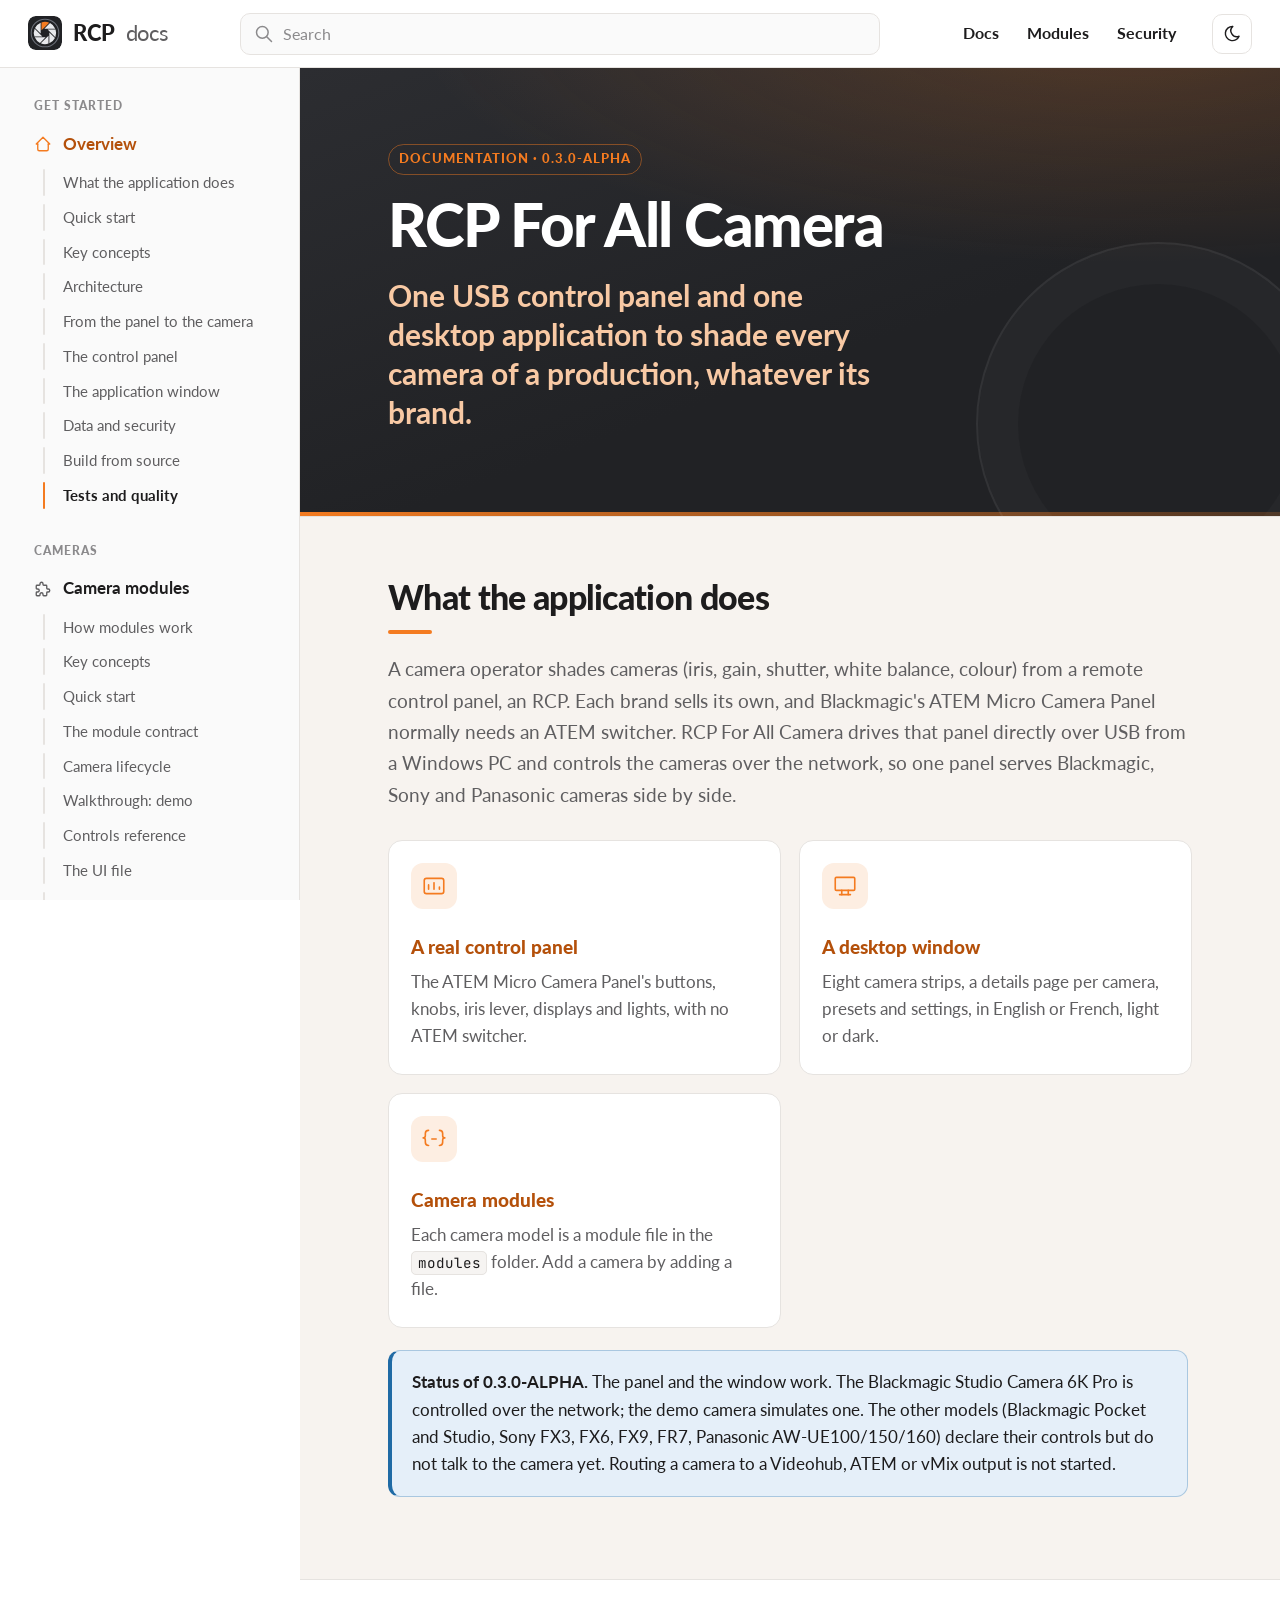
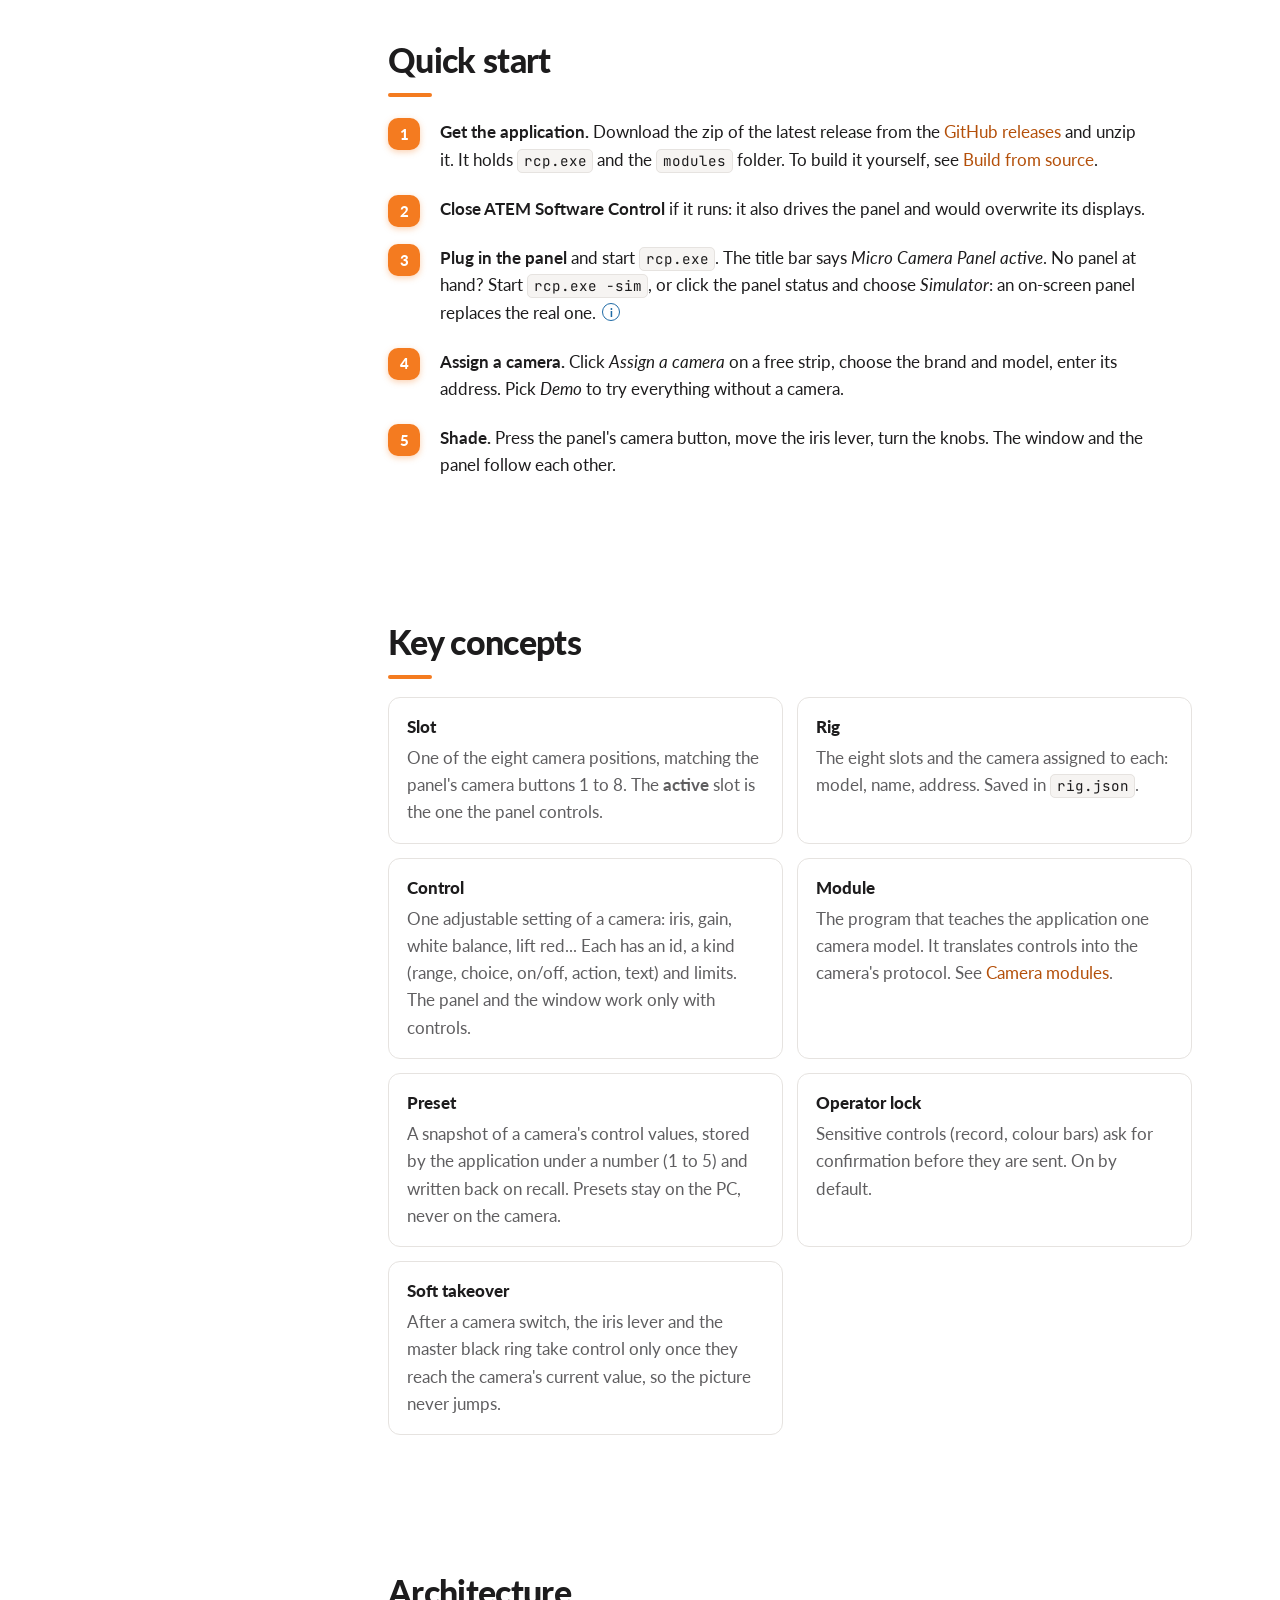
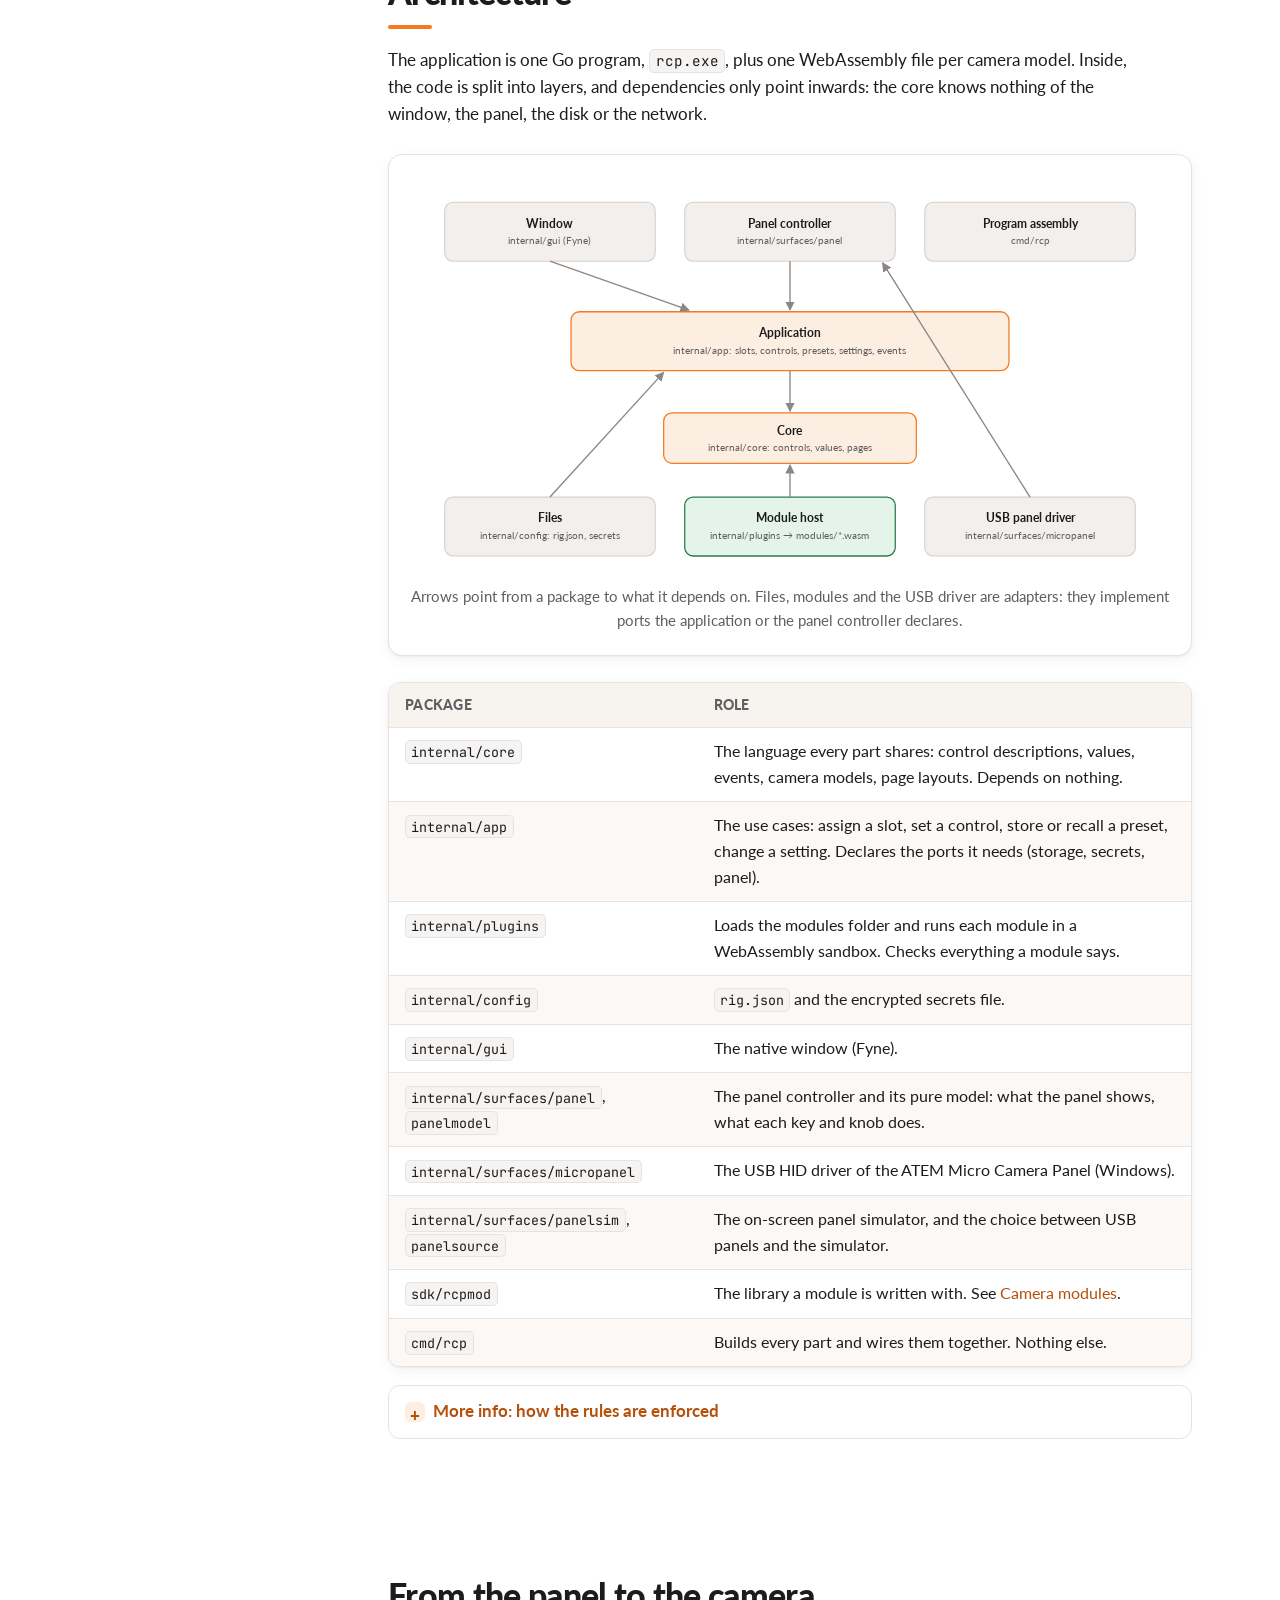
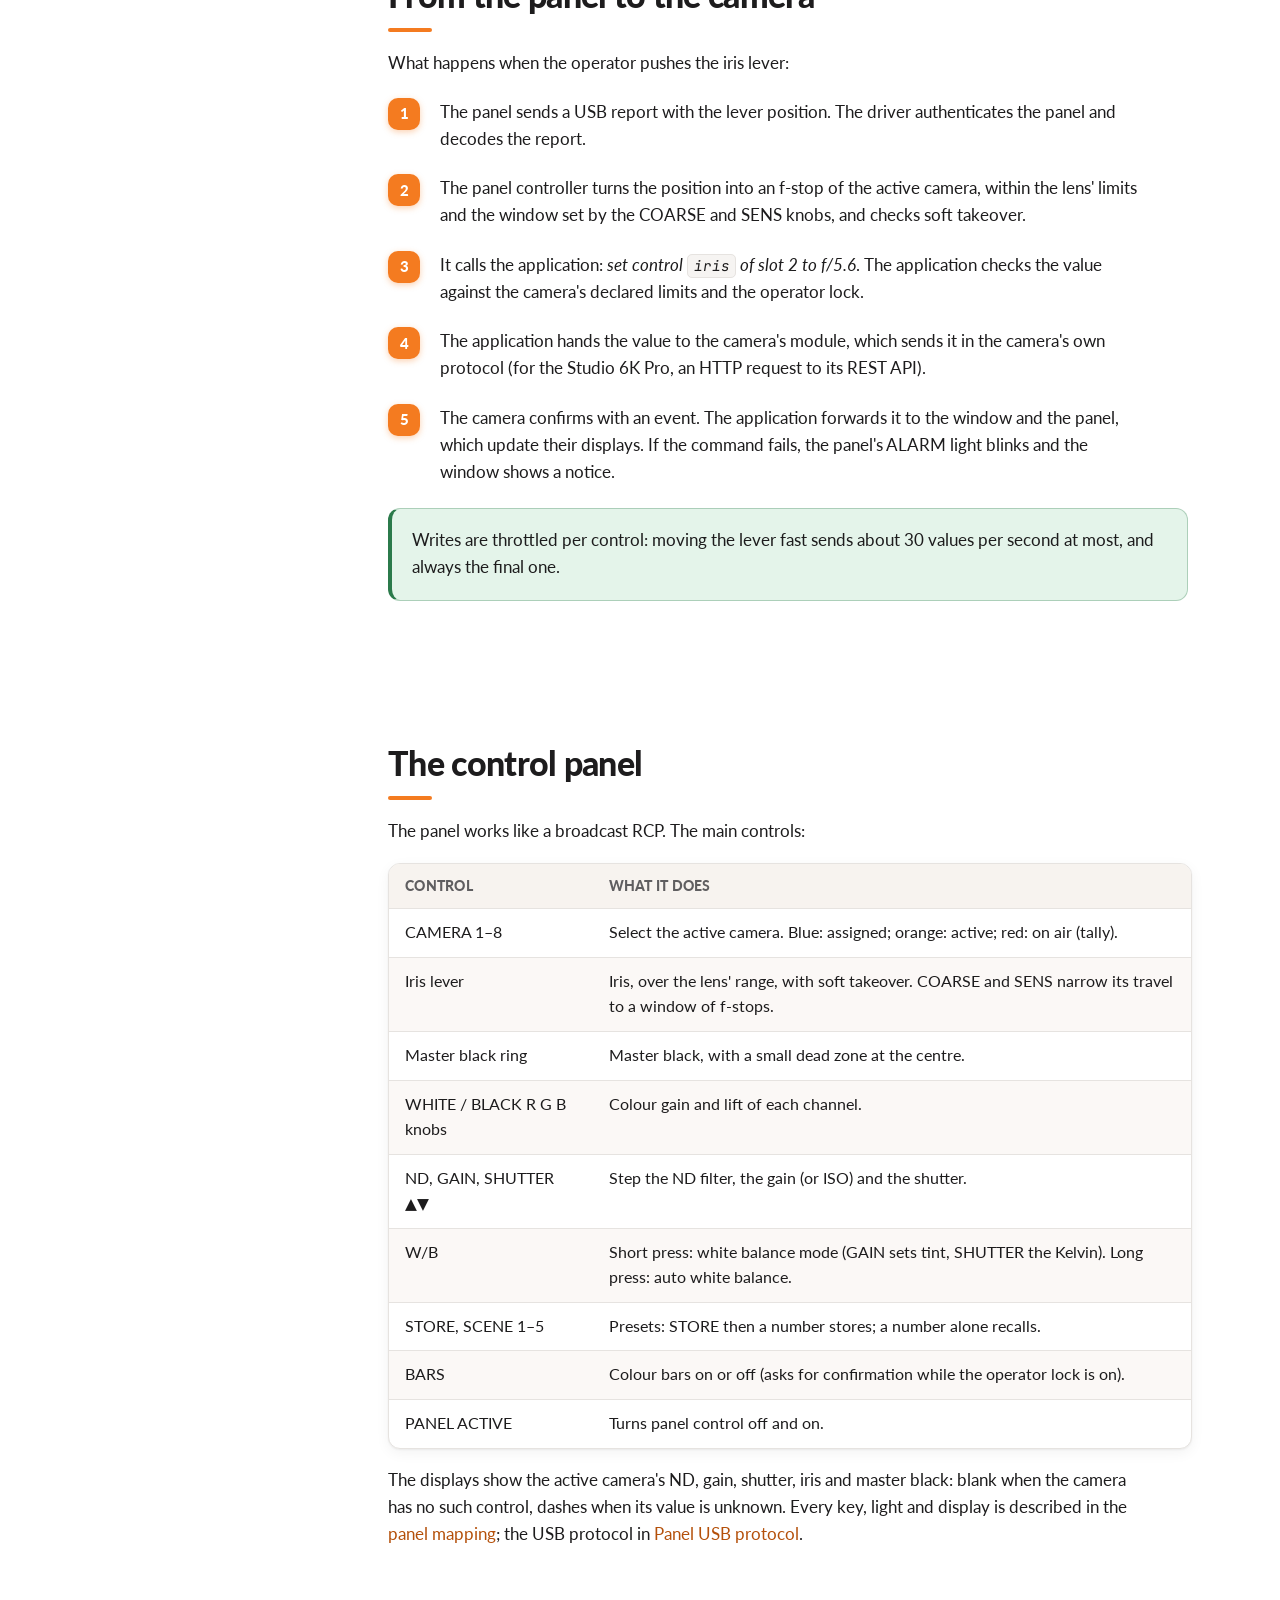
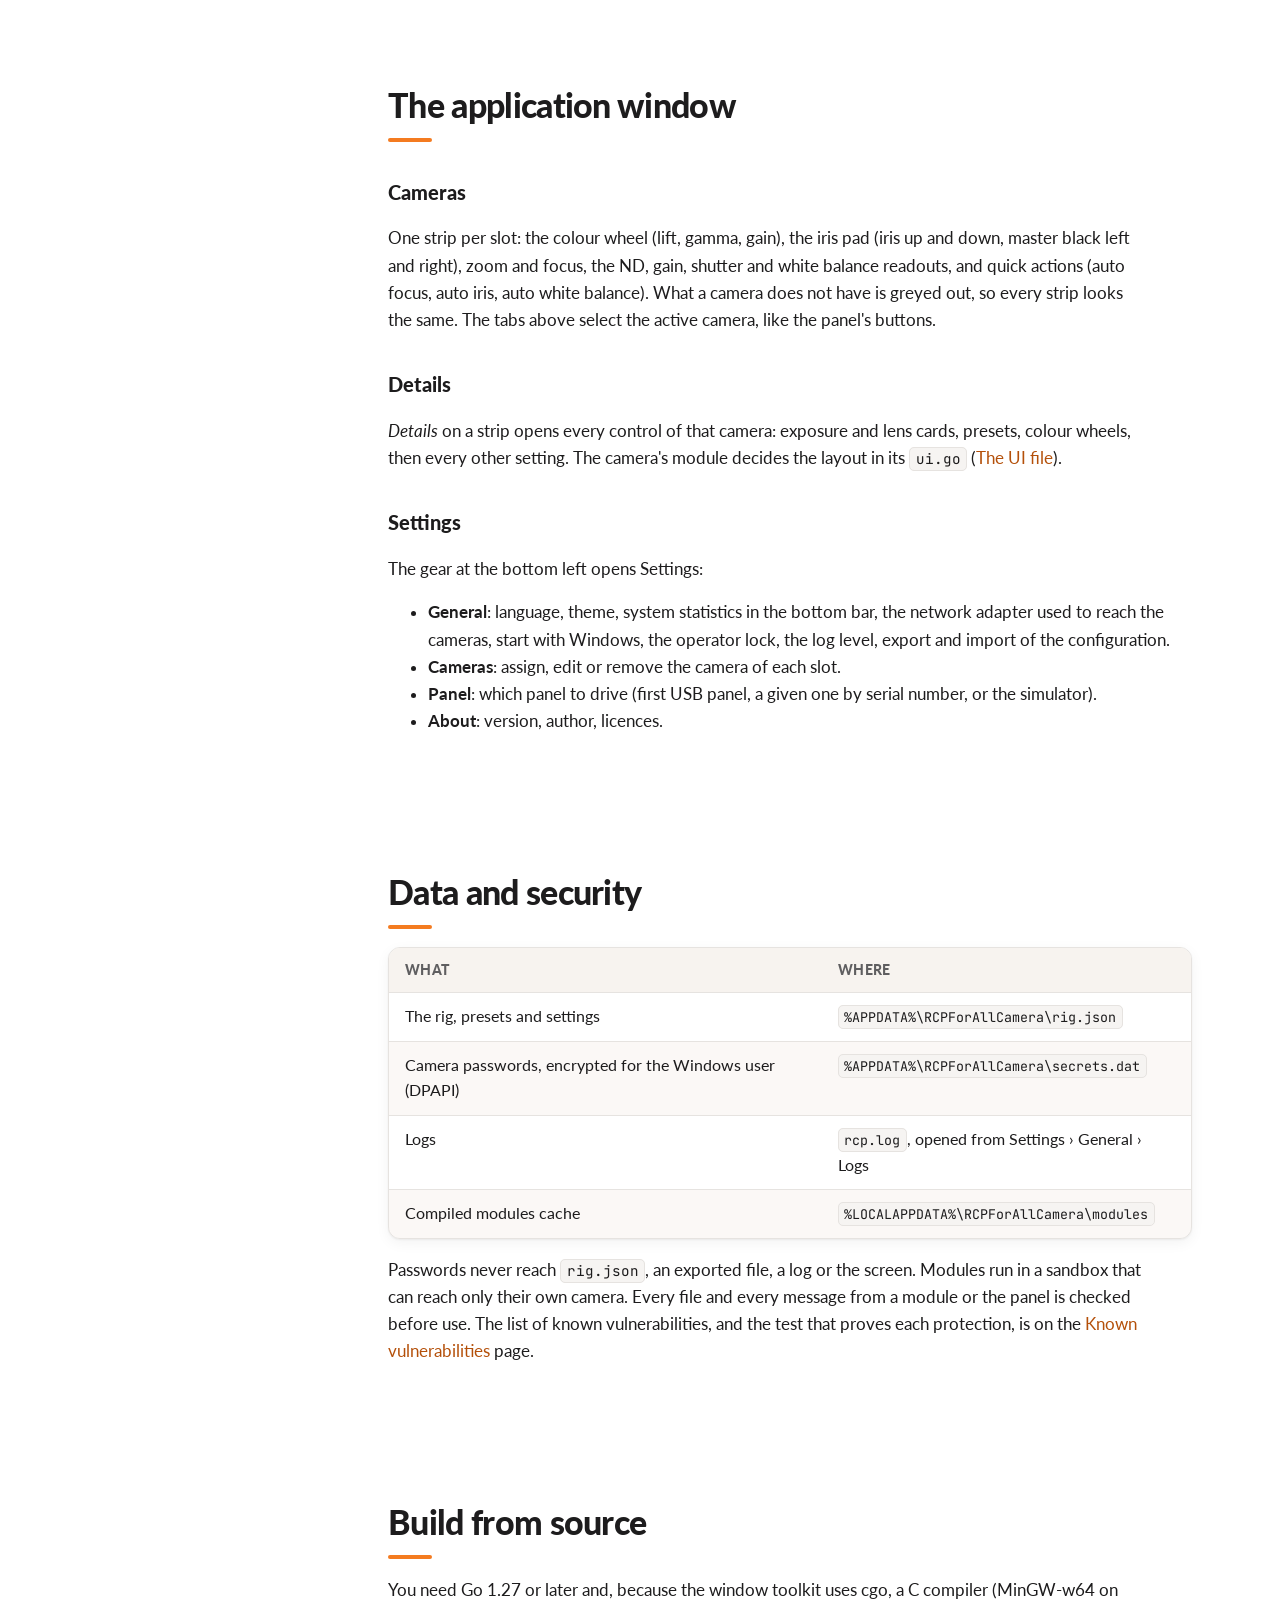
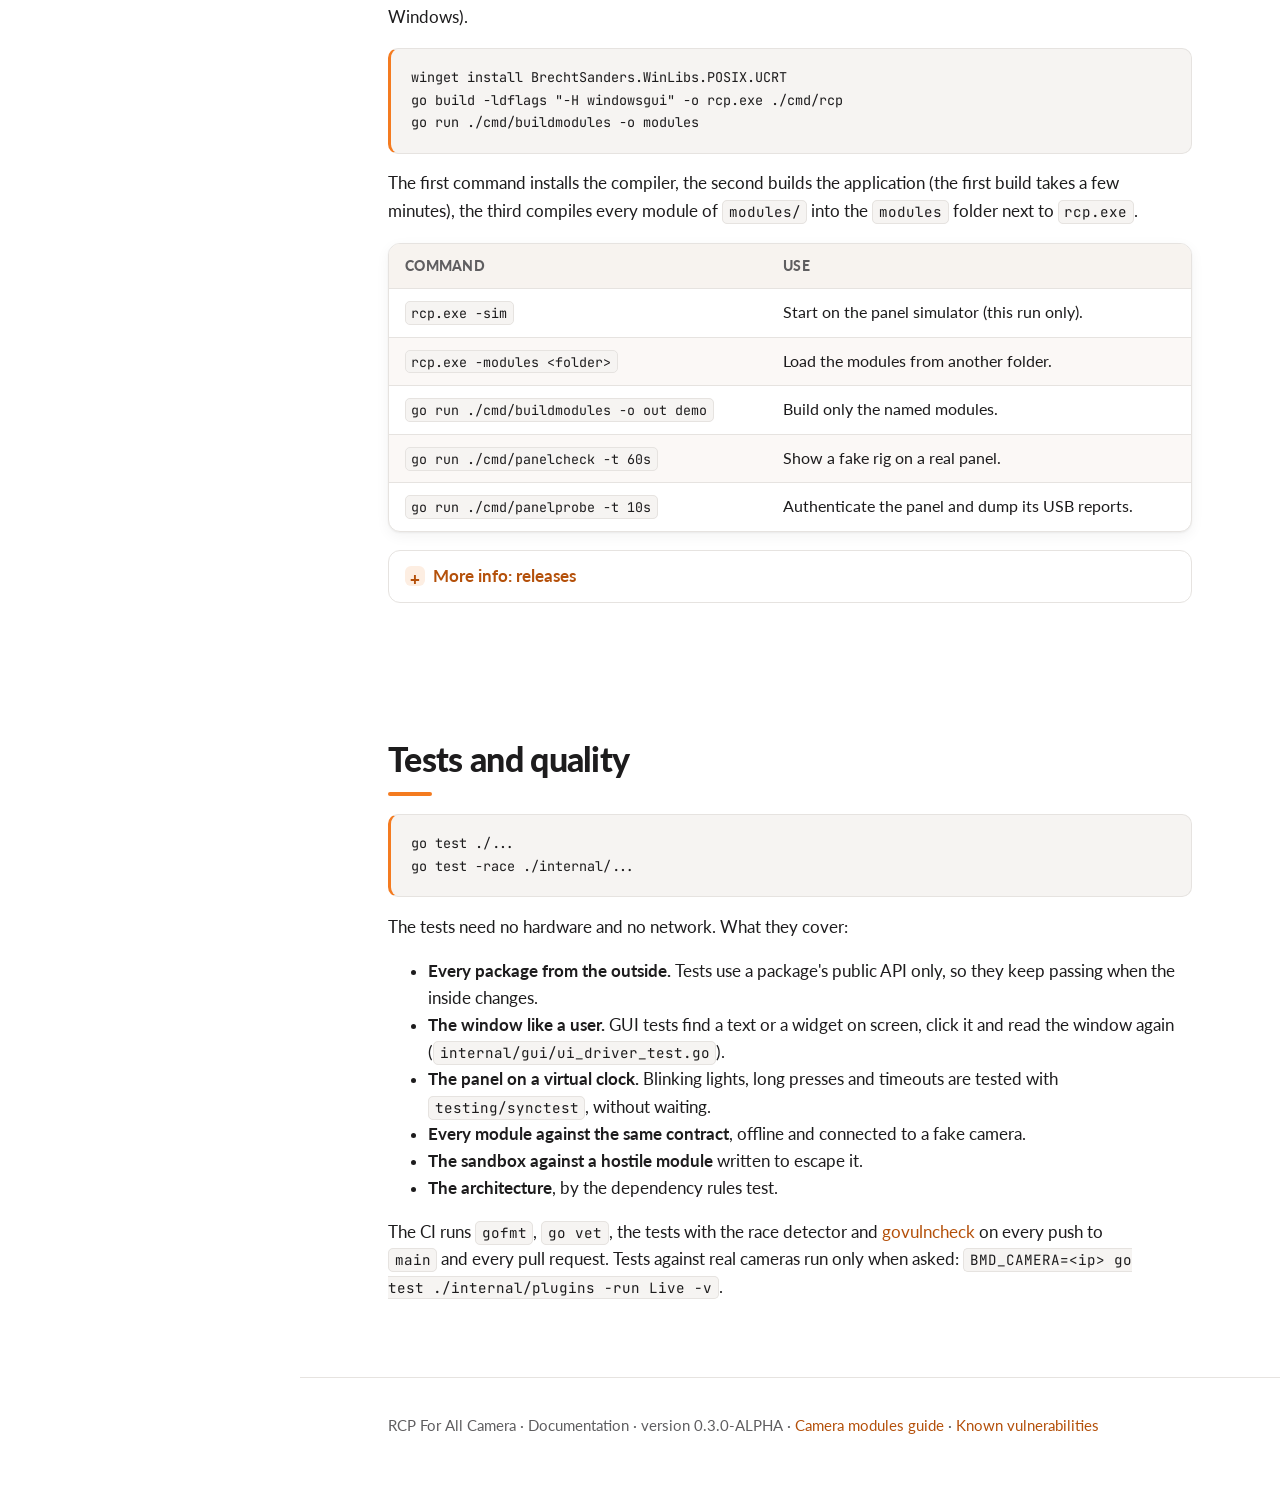
==== docs/index.html @ 0aaebac0 "docs: global documentation home (docs/index.html) The documentation home, in English, in the same st" ====
<!doctype html>
<html lang="en">
<head>
<meta charset="utf-8">
<meta name="viewport" content="width=device-width, initial-scale=1">
<title>RCP Documentation</title>
<meta name="description" content="RCP For All Camera: what it does, how to start, key concepts, architecture, the control panel, the window, data and security, building and testing.">
<link rel="stylesheet" href="assets/docs.css">
<script src="assets/docs.js"></script>
</head>
<body>
<header class="topbar" id="topbar"></header>
<div class="layout">
<aside class="sidebar" id="sidebar"></aside>
<main>

<div class="hero">
  <div class="kicker">Documentation · 0.3.0-ALPHA</div>
  <h1>RCP For All Camera</h1>
  <p>One USB control panel and one desktop application to shade every camera of a production, whatever its brand.</p>
</div>

<section class="band" id="what">
  <h2>What the application does</h2>
  <p class="lead">A camera operator shades cameras (iris, gain, shutter, white balance, colour) from a remote control
  panel, an RCP. Each brand sells its own, and Blackmagic's ATEM Micro Camera Panel normally needs an ATEM switcher.
  RCP For All Camera drives that panel directly over USB from a Windows PC and controls the cameras over the network,
  so one panel serves Blackmagic, Sony and Panasonic cameras side by side.</p>
  <div class="cards">
    <div class="card">
      <svg class="icon" viewBox="0 0 24 24" fill="none" stroke="currentColor" stroke-width="1.5" stroke-linecap="round" stroke-linejoin="round"><path d="M3 7a2 2 0 0 1 2 -2h14a2 2 0 0 1 2 2v10a2 2 0 0 1 -2 2h-14a2 2 0 0 1 -2 -2z"/><path d="M7 15v-4"/><path d="M12 15v-6"/><path d="M17 15v-2"/></svg>
      <a class="title" href="#panel">A real control panel</a>
      <p>The ATEM Micro Camera Panel's buttons, knobs, iris lever, displays and lights, with no ATEM switcher.</p>
    </div>
    <div class="card">
      <svg class="icon" viewBox="0 0 24 24" fill="none" stroke="currentColor" stroke-width="1.5" stroke-linecap="round" stroke-linejoin="round"><path d="M3 5a1 1 0 0 1 1 -1h16a1 1 0 0 1 1 1v10a1 1 0 0 1 -1 1h-16a1 1 0 0 1 -1 -1z"/><path d="M7 20h10"/><path d="M9 16v4"/><path d="M15 16v4"/></svg>
      <a class="title" href="#window">A desktop window</a>
      <p>Eight camera strips, a details page per camera, presets and settings, in English or French, light or dark.</p>
    </div>
    <div class="card">
      <svg class="icon" viewBox="0 0 24 24" fill="none" stroke="currentColor" stroke-width="1.5" stroke-linecap="round" stroke-linejoin="round"><path d="M7 4a3 3 0 0 0 -3 3v2a2 2 0 0 1 -2 2a2 2 0 0 1 2 2v2a3 3 0 0 0 3 3"/><path d="M17 4a3 3 0 0 1 3 3v2a2 2 0 0 0 2 2a2 2 0 0 0 -2 2v2a3 3 0 0 1 -3 3"/><path d="M10 12h4"/></svg>
      <a class="title" href="modules-camera.html">Camera modules</a>
      <p>Each camera model is a module file in the <code>modules</code> folder. Add a camera by adding a file.</p>
    </div>
  </div>
  <div class="note"><p><strong>Status of 0.3.0-ALPHA.</strong> The panel and the window work. The Blackmagic Studio
  Camera 6K Pro is controlled over the network; the demo camera simulates one. The other models (Blackmagic Pocket and
  Studio, Sony FX3, FX6, FX9, FR7, Panasonic AW-UE100/150/160) declare their controls but do not talk to the camera yet.
  Routing a camera to a Videohub, ATEM or vMix output is not started.</p></div>
</section>

<section id="quickstart">
  <h2>Quick start</h2>
  <ol class="steps">
    <li><strong>Get the application.</strong> Download the zip of the latest release from the
    <a href="https://github.com/ValentinDoche/rcp-for-all-camera/releases">GitHub releases</a> and unzip it. It holds
    <code>rcp.exe</code> and the <code>modules</code> folder. To build it yourself, see <a href="#build">Build from source</a>.</li>
    <li><strong>Close ATEM Software Control</strong> if it runs: it also drives the panel and would overwrite its displays.</li>
    <li><strong>Plug in the panel</strong> and start <code>rcp.exe</code>. The title bar says <em>Micro Camera Panel
    active</em>. No panel at hand? Start <code>rcp.exe -sim</code>, or click the panel status and choose
    <em>Simulator</em>: an on-screen panel replaces the real one.
    <span class="info" tabindex="0" data-tip="The interface starts in French. Switch it to English in Settings, General, Language: the change is immediate and remembered.">i</span></li>
    <li><strong>Assign a camera.</strong> Click <em>Assign a camera</em> on a free strip, choose the brand and model,
    enter its address. Pick <em>Demo</em> to try everything without a camera.</li>
    <li><strong>Shade.</strong> Press the panel's camera button, move the iris lever, turn the knobs. The window and the
    panel follow each other.</li>
  </ol>
</section>

<section id="concepts">
  <h2>Key concepts</h2>
  <dl class="glossary">
    <div><dt>Slot</dt><dd>One of the eight camera positions, matching the panel's camera buttons 1 to 8. The
    <strong>active</strong> slot is the one the panel controls.</dd></div>
    <div><dt>Rig</dt><dd>The eight slots and the camera assigned to each: model, name, address. Saved in
    <code>rig.json</code>.</dd></div>
    <div><dt>Control</dt><dd>One adjustable setting of a camera: iris, gain, white balance, lift red... Each has an id,
    a kind (range, choice, on/off, action, text) and limits. The panel and the window work only with controls.</dd></div>
    <div><dt>Module</dt><dd>The program that teaches the application one camera model. It translates controls into the
    camera's protocol. See <a href="modules-camera.html">Camera modules</a>.</dd></div>
    <div><dt>Preset</dt><dd>A snapshot of a camera's control values, stored by the application under a number (1 to 5)
    and written back on recall. Presets stay on the PC, never on the camera.</dd></div>
    <div><dt>Operator lock</dt><dd>Sensitive controls (record, colour bars) ask for confirmation before they are sent.
    On by default.</dd></div>
    <div><dt>Soft takeover</dt><dd>After a camera switch, the iris lever and the master black ring take control only
    once they reach the camera's current value, so the picture never jumps.</dd></div>
  </dl>
</section>

<section id="architecture">
  <h2>Architecture</h2>
  <p>The application is one Go program, <code>rcp.exe</code>, plus one WebAssembly file per camera model. Inside, the
  code is split into layers, and dependencies only point inwards: the core knows nothing of the window, the panel,
  the disk or the network.</p>
<figure>
<svg viewBox="0 0 900 470" role="img" aria-labelledby="a1t">
  <title id="a1t">The window and the panel controller call the application layer, which uses the core and reaches the disk, the modules and the panel through ports</title>
  <defs>
    <marker id="ah" viewBox="0 0 10 10" refX="9" refY="5" markerWidth="7" markerHeight="7" orient="auto-start-reverse"><path d="M0,0 L10,5 L0,10 z" class="d-head"/></marker>
  </defs>
  <rect x="40" y="30" width="250" height="70" rx="10" class="d-box"/>
  <text x="165" y="60" text-anchor="middle" class="d-t">Window</text>
  <text x="165" y="80" text-anchor="middle" class="d-s">internal/gui (Fyne)</text>
  <rect x="325" y="30" width="250" height="70" rx="10" class="d-box"/>
  <text x="450" y="60" text-anchor="middle" class="d-t">Panel controller</text>
  <text x="450" y="80" text-anchor="middle" class="d-s">internal/surfaces/panel</text>
  <rect x="610" y="30" width="250" height="70" rx="10" class="d-box"/>
  <text x="735" y="60" text-anchor="middle" class="d-t">Program assembly</text>
  <text x="735" y="80" text-anchor="middle" class="d-s">cmd/rcp</text>

  <rect x="190" y="160" width="520" height="70" rx="10" class="d-core"/>
  <text x="450" y="190" text-anchor="middle" class="d-t">Application</text>
  <text x="450" y="210" text-anchor="middle" class="d-s">internal/app: slots, controls, presets, settings, events</text>

  <rect x="300" y="280" width="300" height="60" rx="10" class="d-core"/>
  <text x="450" y="306" text-anchor="middle" class="d-t">Core</text>
  <text x="450" y="325" text-anchor="middle" class="d-s">internal/core: controls, values, pages</text>

  <rect x="40" y="380" width="250" height="70" rx="10" class="d-box"/>
  <text x="165" y="410" text-anchor="middle" class="d-t">Files</text>
  <text x="165" y="430" text-anchor="middle" class="d-s">internal/config: rig.json, secrets</text>
  <rect x="325" y="380" width="250" height="70" rx="10" class="d-mod"/>
  <text x="450" y="410" text-anchor="middle" class="d-t">Module host</text>
  <text x="450" y="430" text-anchor="middle" class="d-s">internal/plugins → modules/*.wasm</text>
  <rect x="610" y="380" width="250" height="70" rx="10" class="d-box"/>
  <text x="735" y="410" text-anchor="middle" class="d-t">USB panel driver</text>
  <text x="735" y="430" text-anchor="middle" class="d-s">internal/surfaces/micropanel</text>

  <path d="M165 100 L330 158" class="d-line" marker-end="url(#ah)"/>
  <path d="M450 100 L450 158" class="d-line" marker-end="url(#ah)"/>
  <path d="M450 230 L450 278" class="d-line" marker-end="url(#ah)"/>
  <path d="M165 380 L300 232" class="d-line" marker-end="url(#ah)"/>
  <path d="M450 380 L450 342" class="d-line" marker-end="url(#ah)"/>
  <path d="M735 380 L560 102" class="d-line" marker-end="url(#ah)"/>
</svg>
<figcaption>Arrows point from a package to what it depends on. Files, modules and the USB driver are adapters: they
implement ports the application or the panel controller declares.</figcaption>
</figure>
  <div class="table-wrap"><table>
    <thead><tr><th>Package</th><th>Role</th></tr></thead>
    <tbody>
      <tr><td><code>internal/core</code></td><td>The language every part shares: control descriptions, values, events, camera models, page layouts. Depends on nothing.</td></tr>
      <tr><td><code>internal/app</code></td><td>The use cases: assign a slot, set a control, store or recall a preset, change a setting. Declares the ports it needs (storage, secrets, panel).</td></tr>
      <tr><td><code>internal/plugins</code></td><td>Loads the modules folder and runs each module in a WebAssembly sandbox. Checks everything a module says.</td></tr>
      <tr><td><code>internal/config</code></td><td><code>rig.json</code> and the encrypted secrets file.</td></tr>
      <tr><td><code>internal/gui</code></td><td>The native window (Fyne).</td></tr>
      <tr><td><code>internal/surfaces/panel</code>, <code>panelmodel</code></td><td>The panel controller and its pure model: what the panel shows, what each key and knob does.</td></tr>
      <tr><td><code>internal/surfaces/micropanel</code></td><td>The USB HID driver of the ATEM Micro Camera Panel (Windows).</td></tr>
      <tr><td><code>internal/surfaces/panelsim</code>, <code>panelsource</code></td><td>The on-screen panel simulator, and the choice between USB panels and the simulator.</td></tr>
      <tr><td><code>sdk/rcpmod</code></td><td>The library a module is written with. See <a href="modules-camera.html">Camera modules</a>.</td></tr>
      <tr><td><code>cmd/rcp</code></td><td>Builds every part and wires them together. Nothing else.</td></tr>
    </tbody>
  </table></div>
  <details class="more"><summary>More info: how the rules are enforced</summary><div>
    <p>A test, <code>internal/archtest/dependency_rules_test.go</code>, reads the imports of every package and fails
    when one breaks the rules: <code>core</code> imports no other package of the project, nor the network or the GUI
    toolkit; <code>app</code> imports no adapter; a module imports nothing but the SDK. The rules themselves are in
    <a href="go-engineering-rules.md">Go engineering rules</a>.</p>
  </div></details>
</section>

<section id="flow">
  <h2>From the panel to the camera</h2>
  <p>What happens when the operator pushes the iris lever:</p>
  <ol class="steps">
    <li>The panel sends a USB report with the lever position. The driver authenticates the panel and decodes the report.</li>
    <li>The panel controller turns the position into an f-stop of the active camera, within the lens' limits and the
    window set by the COARSE and SENS knobs, and checks soft takeover.</li>
    <li>It calls the application: <em>set control <code>iris</code> of slot 2 to f/5.6</em>. The application checks the
    value against the camera's declared limits and the operator lock.</li>
    <li>The application hands the value to the camera's module, which sends it in the camera's own protocol (for the
    Studio 6K Pro, an HTTP request to its REST API).</li>
    <li>The camera confirms with an event. The application forwards it to the window and the panel, which update their
    displays. If the command fails, the panel's ALARM light blinks and the window shows a notice.</li>
  </ol>
  <div class="tip"><p>Writes are throttled per control: moving the lever fast sends about 30 values per second at
  most, and always the final one.</p></div>
</section>

<section id="panel">
  <h2>The control panel</h2>
  <p>The panel works like a broadcast RCP. The main controls:</p>
  <div class="table-wrap"><table>
    <thead><tr><th>Control</th><th>What it does</th></tr></thead>
    <tbody>
      <tr><td>CAMERA 1–8</td><td>Select the active camera. Blue: assigned; orange: active; red: on air (tally).</td></tr>
      <tr><td>Iris lever</td><td>Iris, over the lens' range, with soft takeover. COARSE and SENS narrow its travel to a window of f-stops.</td></tr>
      <tr><td>Master black ring</td><td>Master black, with a small dead zone at the centre.</td></tr>
      <tr><td>WHITE / BLACK R G B knobs</td><td>Colour gain and lift of each channel.</td></tr>
      <tr><td>ND, GAIN, SHUTTER ▲▼</td><td>Step the ND filter, the gain (or ISO) and the shutter.</td></tr>
      <tr><td>W/B</td><td>Short press: white balance mode (GAIN sets tint, SHUTTER the Kelvin). Long press: auto white balance.</td></tr>
      <tr><td>STORE, SCENE 1–5</td><td>Presets: STORE then a number stores; a number alone recalls.</td></tr>
      <tr><td>BARS</td><td>Colour bars on or off (asks for confirmation while the operator lock is on).</td></tr>
      <tr><td>PANEL ACTIVE</td><td>Turns panel control off and on.</td></tr>
    </tbody>
  </table></div>
  <p>The displays show the active camera's ND, gain, shutter, iris and master black: blank when the camera has no such
  control, dashes when its value is unknown. Every key, light and display is described in the
  <a href="https://github.com/ValentinDoche/rcp-for-all-camera/blob/main/docs/panel-mapping.md">panel mapping</a>; the
  USB protocol in <a href="atem-micro-camera-panel-protocol.md">Panel USB protocol</a>.</p>
</section>

<section id="window">
  <h2>The application window</h2>
  <h3>Cameras</h3>
  <p>One strip per slot: the colour wheel (lift, gamma, gain), the iris pad (iris up and down, master black left and
  right), zoom and focus, the ND, gain, shutter and white balance readouts, and quick actions (auto focus, auto iris,
  auto white balance). What a camera does not have is greyed out, so every strip looks the same. The tabs above select
  the active camera, like the panel's buttons.</p>
  <h3>Details</h3>
  <p><em>Details</em> on a strip opens every control of that camera: exposure and lens cards, presets, colour wheels,
  then every other setting. The camera's module decides the layout in its <code>ui.go</code>
  (<a href="modules-camera.html#ui">The UI file</a>).</p>
  <h3>Settings</h3>
  <p>The gear at the bottom left opens Settings:</p>
  <ul>
    <li><strong>General</strong>: language, theme, system statistics in the bottom bar, the network adapter used to reach
    the cameras, start with Windows, the operator lock, the log level, export and import of the configuration.</li>
    <li><strong>Cameras</strong>: assign, edit or remove the camera of each slot.</li>
    <li><strong>Panel</strong>: which panel to drive (first USB panel, a given one by serial number, or the simulator).</li>
    <li><strong>About</strong>: version, author, licences.</li>
  </ul>
</section>

<section id="data">
  <h2>Data and security</h2>
  <div class="table-wrap"><table>
    <thead><tr><th>What</th><th>Where</th></tr></thead>
    <tbody>
      <tr><td>The rig, presets and settings</td><td><code>%APPDATA%\RCPForAllCamera\rig.json</code></td></tr>
      <tr><td>Camera passwords, encrypted for the Windows user (DPAPI)</td><td><code>%APPDATA%\RCPForAllCamera\secrets.dat</code></td></tr>
      <tr><td>Logs</td><td><code>rcp.log</code>, opened from Settings › General › Logs</td></tr>
      <tr><td>Compiled modules cache</td><td><code>%LOCALAPPDATA%\RCPForAllCamera\modules</code></td></tr>
    </tbody>
  </table></div>
  <p>Passwords never reach <code>rig.json</code>, an exported file, a log or the screen. Modules run in a sandbox that
  can reach only their own camera. Every file and every message from a module or the panel is checked before use. The
  list of known vulnerabilities, and the test that proves each protection, is on the
  <a href="vulnerabilities.html">Known vulnerabilities</a> page.</p>
</section>

<section id="build">
  <h2>Build from source</h2>
  <p>You need Go 1.27 or later and, because the window toolkit uses cgo, a C compiler (MinGW-w64 on Windows).</p>
<pre><code>winget install BrechtSanders.WinLibs.POSIX.UCRT
go build -ldflags "-H windowsgui" -o rcp.exe ./cmd/rcp
go run ./cmd/buildmodules -o modules</code></pre>
  <p>The first command installs the compiler, the second builds the application (the first build takes a few minutes),
  the third compiles every module of <code>modules/</code> into the <code>modules</code> folder next to
  <code>rcp.exe</code>.</p>
  <div class="table-wrap"><table>
    <thead><tr><th>Command</th><th>Use</th></tr></thead>
    <tbody>
      <tr><td><code>rcp.exe -sim</code></td><td>Start on the panel simulator (this run only).</td></tr>
      <tr><td><code>rcp.exe -modules &lt;folder&gt;</code></td><td>Load the modules from another folder.</td></tr>
      <tr><td><code>go run ./cmd/buildmodules -o out demo</code></td><td>Build only the named modules.</td></tr>
      <tr><td><code>go run ./cmd/panelcheck -t 60s</code></td><td>Show a fake rig on a real panel.</td></tr>
      <tr><td><code>go run ./cmd/panelprobe -t 10s</code></td><td>Authenticate the panel and dump its USB reports.</td></tr>
    </tbody>
  </table></div>
  <details class="more"><summary>More info: releases</summary><div>
    <p>Pushing a tag such as <code>v0.3.0-ALPHA</code> runs the release workflow: tests, build of <code>rcp.exe</code>
    and of every module, a zip with the README, and a GitHub release (a tag with a suffix is a pre-release).</p>
  </div></details>
</section>

<section id="tests">
  <h2>Tests and quality</h2>
<pre><code>go test ./...
go test -race ./internal/...</code></pre>
  <p>The tests need no hardware and no network. What they cover:</p>
  <ul>
    <li><strong>Every package from the outside.</strong> Tests use a package's public API only, so they keep passing
    when the inside changes.</li>
    <li><strong>The window like a user.</strong> GUI tests find a text or a widget on screen, click it and read the
    window again (<code>internal/gui/ui_driver_test.go</code>).</li>
    <li><strong>The panel on a virtual clock.</strong> Blinking lights, long presses and timeouts are tested with
    <code>testing/synctest</code>, without waiting.</li>
    <li><strong>Every module against the same contract</strong>, offline and connected to a fake camera.</li>
    <li><strong>The sandbox against a hostile module</strong> written to escape it.</li>
    <li><strong>The architecture</strong>, by the dependency rules test.</li>
  </ul>
  <p>The CI runs <code>gofmt</code>, <code>go vet</code>, the tests with the race detector and
  <a href="vulnerabilities.html#how">govulncheck</a> on every push to <code>main</code> and every pull request.
  Tests against real cameras run only when asked:
  <code>BMD_CAMERA=&lt;ip&gt; go test ./internal/plugins -run Live -v</code>.</p>
</section>

<footer class="page">RCP For All Camera · Documentation · version 0.3.0-ALPHA ·
<a href="modules-camera.html">Camera modules guide</a> · <a href="vulnerabilities.html">Known vulnerabilities</a></footer>
</main>
</div>
</body>
</html>
---- docs/assets/docs.css ----
/* RCP For All Camera documentation: shared layout (top bar, sidebar, hero
   band, sections, cards), light and dark themes, themed scrollbars.
   Brand: tile #212225, accent orange #F47B20 (docs/brand/logo.md). */
@import url("https://fonts.googleapis.com/css2?family=Lato:wght@400;700;900&family=JetBrains+Mono:wght@400;600&display=swap");

:root {
  --bg: #ffffff; --band: #f7f3ef; --side: #fafafa; --text: #1d1c1d; --muted: #5f5e60; --faint: #8b8a8c;
  --border: #e6e3e0; --border-strong: #d6d2ce; --link: #b4500a; --accent: #f47b20; --accent-soft: #fdeee2;
  --hover: #f1eeeb; --hero: #212225; --hero-2: #2c2d31; --hero-text: #ffffff; --hero-sub: #f8c9a4;
  --card: #ffffff; --code-bg: #f6f4f2; --code-text: #1d1c1d;
  --ok: #2b7a4b; --ok-soft: #e4f4ea; --info: #1f6aa5; --info-soft: #e5eff9; --warn: #8a5a00; --warn-soft: #fbf1d8;
  --d-box: #f2efec; --d-line: #8a8786;
  --sb-thumb: #cfcac5; --sb-thumb-hover: #b3ada7; --sb-track: transparent;
  --shadow: 0 1px 2px rgba(29,28,29,.05), 0 4px 14px rgba(29,28,29,.05);
  --shadow-lift: 0 2px 4px rgba(29,28,29,.06), 0 10px 28px rgba(29,28,29,.09);
}
@media (prefers-color-scheme: dark) {
  :root:not([data-theme="light"]) {
    --bg: #16171a; --band: #1c1d21; --side: #131417; --text: #e9e9ec; --muted: #a6a6ad; --faint: #7d7d85;
    --border: #2b2d32; --border-strong: #3a3c42; --link: #f89a55; --accent: #f47b20; --accent-soft: #3a2614;
    --hover: #22242a; --hero: #1f2024; --hero-2: #2b2c31; --hero-text: #ffffff; --hero-sub: #f7b98a;
    --card: #1f2024; --code-bg: #0f1012; --code-text: #e6e6ea;
    --ok: #66c68d; --ok-soft: #16301f; --info: #78aee3; --info-soft: #16283b; --warn: #e5b652; --warn-soft: #33290f;
    --d-box: #26272c; --d-line: #8e8e96;
    --sb-thumb: #3b3d44; --sb-thumb-hover: #52555e; --sb-track: transparent;
    --shadow: 0 1px 2px rgba(0,0,0,.3); --shadow-lift: 0 8px 24px rgba(0,0,0,.45);
  }
}
:root[data-theme="dark"] {
  --bg: #16171a; --band: #1c1d21; --side: #131417; --text: #e9e9ec; --muted: #a6a6ad; --faint: #7d7d85;
  --border: #2b2d32; --border-strong: #3a3c42; --link: #f89a55; --accent: #f47b20; --accent-soft: #3a2614;
  --hover: #22242a; --hero: #1f2024; --hero-2: #2b2c31; --hero-text: #ffffff; --hero-sub: #f7b98a;
  --card: #1f2024; --code-bg: #0f1012; --code-text: #e6e6ea;
  --ok: #66c68d; --ok-soft: #16301f; --info: #78aee3; --info-soft: #16283b; --warn: #e5b652; --warn-soft: #33290f;
  --d-box: #26272c; --d-line: #8e8e96;
  --sb-thumb: #3b3d44; --sb-thumb-hover: #52555e; --sb-track: transparent;
  --shadow: 0 1px 2px rgba(0,0,0,.3); --shadow-lift: 0 8px 24px rgba(0,0,0,.45);
}

* { box-sizing: border-box; }
html { scroll-padding-top: 88px; color-scheme: light; }
:root[data-theme="dark"] { color-scheme: dark; }
@media (prefers-color-scheme: dark) { :root:not([data-theme="light"]) { color-scheme: dark; } }
body {
  margin: 0; background: var(--bg); color: var(--text);
  font: 16.5px/1.65 "Lato", system-ui, -apple-system, "Segoe UI", Roboto, sans-serif;
  -webkit-font-smoothing: antialiased;
}
a { color: var(--link); text-decoration: none; }
a:hover { text-decoration: underline; text-underline-offset: 3px; }
::selection { background: var(--accent-soft); }

/* scrollbars: thin, rounded, theme coloured (Firefox + Chromium/WebKit) */
* { scrollbar-width: thin; scrollbar-color: var(--sb-thumb) var(--sb-track); }
::-webkit-scrollbar { width: 10px; height: 10px; }
::-webkit-scrollbar-track { background: var(--sb-track); }
::-webkit-scrollbar-thumb { background: var(--sb-thumb); border-radius: 999px; border: 3px solid transparent; background-clip: padding-box; }
::-webkit-scrollbar-thumb:hover { background: var(--sb-thumb-hover); border: 2px solid transparent; background-clip: padding-box; }
::-webkit-scrollbar-corner { background: transparent; }

code { font-family: "JetBrains Mono", ui-monospace, "Cascadia Code", Consolas, monospace; font-size: .86em; background: var(--code-bg); color: var(--code-text); padding: .14em .4em; border-radius: 5px; border: 1px solid var(--border); }
pre { position: relative; background: var(--code-bg); color: var(--code-text); border: 1px solid var(--border); border-left: 3px solid var(--accent); border-radius: 10px; padding: 18px 20px; overflow-x: auto; font-size: 13.5px; line-height: 1.6; max-width: 100%; }
pre code { background: none; padding: 0; font-size: inherit; border: 0; }
.c { color: var(--faint); font-style: italic; }
.k { color: var(--link); font-weight: 600; }
.s { color: var(--ok); }

/* top bar */
.topbar {
  position: sticky; top: 0; z-index: 20; height: 68px; display: flex; align-items: center; gap: 24px;
  padding: 0 28px; background: color-mix(in srgb, var(--bg) 88%, transparent);
  backdrop-filter: saturate(1.4) blur(10px); -webkit-backdrop-filter: saturate(1.4) blur(10px);
  border-bottom: 1px solid var(--border);
}
.brand { display: flex; align-items: center; gap: 11px; color: var(--text); font-size: 22px; font-weight: 900; letter-spacing: -.02em; white-space: nowrap; }
.brand:hover { text-decoration: none; }
.brand svg { width: 34px; height: 34px; flex: none; border-radius: 8px; }
.brand span { font-weight: 400; color: var(--muted); }
.search { flex: 1; max-width: 640px; margin: 0 auto; position: relative; }
.search input {
  width: 100%; height: 42px; padding: 0 14px 0 42px; font: inherit; font-size: 15.5px; color: var(--text);
  background: var(--side); border: 1px solid var(--border); border-radius: 10px; outline: none; transition: border-color .15s, box-shadow .15s, background .15s;
}
.search input::placeholder { color: var(--faint); }
.search input:focus { background: var(--bg); border-color: var(--accent); box-shadow: 0 0 0 4px var(--accent-soft); }
.search svg { position: absolute; left: 14px; top: 11px; width: 20px; height: 20px; color: var(--faint); }
.toplinks { display: flex; align-items: center; gap: 4px; font-weight: 700; font-size: 15.5px; white-space: nowrap; }
.toplinks a { color: var(--text); padding: 8px 12px; border-radius: 8px; }
.toplinks a:hover { background: var(--hover); text-decoration: none; }
.theme-btn, .menu-btn {
  width: 40px; height: 40px; display: grid; place-items: center; border: 1px solid var(--border); border-radius: 10px;
  background: var(--bg); color: var(--text); cursor: pointer; transition: background .15s, border-color .15s;
}
.theme-btn:hover, .menu-btn:hover { background: var(--hover); border-color: var(--border-strong); }
.theme-btn svg, .menu-btn svg { width: 19px; height: 19px; }
.menu-btn { display: none; }

/* layout */
.layout { display: grid; grid-template-columns: 300px minmax(0, 1fr); min-height: calc(100vh - 68px); }
.sidebar { background: var(--side); border-right: 1px solid var(--border); padding: 28px 18px 60px 24px; position: sticky; top: 68px; height: calc(100vh - 68px); overflow-y: auto; scrollbar-gutter: stable; }
.sidebar .group { color: var(--faint); font-size: 12px; font-weight: 900; letter-spacing: .08em; text-transform: uppercase; margin: 28px 0 8px 10px; }
.sidebar .group:first-child { margin-top: 0; }
.sidebar a { border-radius: 8px; transition: background .12s, color .12s; }
.sidebar a:hover { background: var(--hover); text-decoration: none; }
.sidebar a.item { display: flex; align-items: center; gap: 11px; color: var(--text); font-weight: 700; padding: 7px 10px; }
.sidebar a.item svg { width: 18px; height: 18px; color: var(--muted); flex: none; }
.sidebar a.item.active { color: var(--link); }
.sidebar a.item.active svg { color: var(--accent); }
.sidebar a.sub { display: block; position: relative; color: var(--muted); padding: 5px 10px 5px 39px; font-size: 15px; }
.sidebar a.sub::before { content: ""; position: absolute; left: 19px; top: 4px; bottom: 4px; width: 2px; border-radius: 2px; background: var(--border); }
.sidebar a.sub.active { color: var(--text); font-weight: 700; }
.sidebar a.sub.active::before { background: var(--accent); }
.sidebar a.hidden { display: none; }
.sidebar .nohit { color: var(--muted); font-size: 14px; display: none; padding: 0 10px; }

/* hero */
.hero {
  position: relative; overflow: hidden; color: var(--hero-text); padding: 76px 88px 84px;
  background: radial-gradient(1200px 400px at 85% -10%, rgba(244,123,32,.22), transparent 60%), linear-gradient(160deg, var(--hero-2), var(--hero) 60%);
}
.hero::after {
  content: ""; position: absolute; right: -60px; bottom: -90px; width: 360px; height: 360px; border-radius: 50%;
  border: 2px solid rgba(255,255,255,.08); box-shadow: inset 0 0 0 40px rgba(255,255,255,.025);
}
.hero::before { content: ""; position: absolute; left: 0; right: 0; bottom: 0; height: 4px; background: linear-gradient(90deg, var(--accent), rgba(244,123,32,.2)); }
.hero .kicker { display: inline-block; color: var(--accent); font-weight: 900; letter-spacing: .08em; text-transform: uppercase; font-size: 12.5px; margin-bottom: 18px; padding: 4px 10px; border: 1px solid rgba(244,123,32,.45); border-radius: 999px; }
.hero h1 { font-size: clamp(36px, 5vw, 60px); line-height: 1.06; margin: 0 0 20px; letter-spacing: -.025em; font-weight: 900; }
.hero p { font-size: clamp(20px, 2.4vw, 30px); line-height: 1.3; font-weight: 700; color: var(--hero-sub); margin: 0; max-width: 30ch; position: relative; z-index: 1; }

/* sections */
main { min-width: 0; }
section { padding: 60px 88px; }
section.band { background: var(--band); border-top: 1px solid var(--border); border-bottom: 1px solid var(--border); }
section > h2 { font-size: 34px; line-height: 1.15; margin: 0 0 18px; letter-spacing: -.02em; font-weight: 900; }
section > h2::after { content: ""; display: block; width: 44px; height: 4px; border-radius: 4px; background: var(--accent); margin-top: 14px; }
section h3 { font-size: 20px; margin: 34px 0 10px; font-weight: 900; }
section p, section li { max-width: 76ch; }
.lead { font-size: 19px; color: var(--muted); }

.cards { display: grid; grid-template-columns: repeat(auto-fit, minmax(260px, 1fr)); gap: 18px; margin-top: 30px; }
.card { background: var(--card); border: 1px solid var(--border); border-radius: 14px; padding: 22px 22px 24px; transition: transform .15s, box-shadow .15s, border-color .15s; }
.card:hover { transform: translateY(-2px); box-shadow: var(--shadow-lift); border-color: var(--border-strong); }
.card .icon { width: 46px; height: 46px; padding: 10px; color: var(--accent); background: var(--accent-soft); border-radius: 12px; margin-bottom: 14px; }
.card a.title { display: block; font-size: 19px; font-weight: 900; margin-bottom: 6px; }
.card p { margin: 0; color: var(--muted); }

.box { background: var(--card); border: 1px solid var(--border); border-radius: 12px; padding: 20px 22px; box-shadow: var(--shadow); margin: 18px 0; }
.note, .tip, .warn { padding: 14px 18px 14px 20px; border-radius: 12px; margin: 22px 0; max-width: 80ch; border: 1px solid; border-left-width: 4px; }
.note { border-color: color-mix(in srgb, var(--info) 30%, transparent); border-left-color: var(--info); background: var(--info-soft); }
.tip { border-color: color-mix(in srgb, var(--ok) 30%, transparent); border-left-color: var(--ok); background: var(--ok-soft); }
.warn { border-color: color-mix(in srgb, var(--warn) 30%, transparent); border-left-color: var(--warn); background: var(--warn-soft); }
.note p, .tip p, .warn p { margin: 4px 0; }

.table-wrap { overflow-x: auto; border: 1px solid var(--border); border-radius: 12px; background: var(--card); margin: 18px 0; box-shadow: var(--shadow); }
table { width: 100%; border-collapse: collapse; font-size: 15.5px; }
th, td { text-align: left; padding: 11px 16px; border-bottom: 1px solid var(--border); vertical-align: top; }
tbody tr:nth-child(even) td { background: color-mix(in srgb, var(--band) 55%, transparent); }
tr:last-child td { border-bottom: none; }
th { background: var(--band); font-weight: 900; font-size: 13.5px; letter-spacing: .02em; text-transform: uppercase; color: var(--muted); }

figure { margin: 26px 0; background: var(--card); border: 1px solid var(--border); border-radius: 14px; padding: 22px; box-shadow: var(--shadow); }
figure svg { width: 100%; height: auto; display: block; }
figcaption { color: var(--muted); font-size: 14.5px; margin-top: 12px; text-align: center; }

.steps { counter-reset: step; list-style: none; padding: 0; }
.steps > li { counter-increment: step; position: relative; padding-left: 52px; margin: 22px 0; }
.steps > li::before { content: counter(step); position: absolute; left: 0; top: -1px; width: 32px; height: 32px; border-radius: 10px; background: var(--accent); color: #fff; font-weight: 900; font-size: 15px; display: grid; place-items: center; box-shadow: 0 2px 6px rgba(244,123,32,.35); }
.pill { display: inline-block; font-size: 12.5px; font-weight: 900; padding: 2px 10px; border-radius: 999px; background: var(--accent-soft); color: var(--link); white-space: nowrap; }
.pill.ok { background: var(--ok-soft); color: var(--ok); }
.pill.info { background: var(--info-soft); color: var(--info); }
dl.glossary { display: grid; grid-template-columns: repeat(auto-fit, minmax(320px, 1fr)); gap: 14px; }
dl.glossary > div { background: var(--card); border: 1px solid var(--border); border-radius: 12px; padding: 16px 18px; }
dl.glossary dt { font-weight: 900; margin: 0 0 4px; }
dl.glossary dd { margin: 0; color: var(--muted); }
footer.page { padding: 36px 88px 56px; color: var(--muted); font-size: 14.5px; border-top: 1px solid var(--border); }

/* diagrams: shapes use these classes so they follow the theme */
.d-box { fill: var(--d-box); stroke: var(--border-strong); stroke-width: 1.4; }
.d-core { fill: var(--accent-soft); stroke: var(--accent); stroke-width: 1.5; }
.d-mod { fill: var(--ok-soft); stroke: var(--ok); stroke-width: 1.5; }
.d-base { fill: var(--info-soft); stroke: var(--info); stroke-width: 1.5; }
.d-sand { fill: none; stroke: var(--ok); stroke-width: 1.5; stroke-dasharray: 6 5; }
.d-cam { fill: var(--card); stroke: var(--muted); stroke-width: 1.5; stroke-dasharray: 5 4; }
.d-t { fill: var(--text); font: 700 14px "Lato", system-ui, sans-serif; }
.d-s { fill: var(--muted); font: 12px "Lato", system-ui, sans-serif; }
.d-m { fill: var(--text); font: 12px "JetBrains Mono", ui-monospace, Consolas, monospace; }
.d-line { stroke: var(--d-line); stroke-width: 1.6; fill: none; }
.d-acc { stroke: var(--accent); stroke-width: 1.8; fill: none; }
.d-life { stroke: var(--border-strong); stroke-width: 1.5; stroke-dasharray: 4 4; }
.d-head { fill: var(--d-line); }
.d-head-acc { fill: var(--accent); }

mark.hit { background: var(--accent-soft); color: inherit; outline: 2px solid var(--accent); outline-offset: 4px; border-radius: 6px; }

@media (max-width: 1100px) {
  .toplinks a { display: none; }
  section, .hero, footer.page { padding-left: 40px; padding-right: 40px; }
}
@media (max-width: 860px) {
  .topbar { padding: 0 16px; gap: 10px; }
  .brand { font-size: 0; gap: 0; }
  .menu-btn { display: grid; }
  .layout { grid-template-columns: 1fr; }
  .sidebar { display: none; position: fixed; inset: 68px 0 0 0; height: auto; z-index: 15; padding: 20px 16px; }
  body.menu-open .sidebar { display: block; }
  section, .hero, footer.page { padding-left: 16px; padding-right: 16px; }
  .hero { padding-top: 44px; padding-bottom: 50px; }
  .hero::after { display: none; }
  section { padding-top: 42px; padding-bottom: 42px; }
  section > h2 { font-size: 28px; }
  dl.glossary { grid-template-columns: 1fr; }
}

/* "i" hints and "More info" disclosures */
.info {
  display: inline-grid; place-items: center; width: 18px; height: 18px; margin: 0 2px; vertical-align: 2px;
  border-radius: 50%; border: 1.5px solid var(--info); color: var(--info); font: 900 11px/1 "Lato", sans-serif;
  cursor: help; position: relative; user-select: none;
}
.info::after {
  content: attr(data-tip); position: absolute; left: 50%; bottom: calc(100% + 8px); transform: translateX(-50%);
  width: max-content; max-width: 320px; padding: 8px 11px; border-radius: 8px; background: var(--hero); color: #fff;
  font: 400 13.5px/1.45 "Lato", sans-serif; text-align: left; box-shadow: var(--shadow-lift);
  opacity: 0; pointer-events: none; transition: opacity .12s; z-index: 30; white-space: normal;
}
.info:hover::after, .info:focus::after { opacity: 1; }
details.more { margin: 16px 0; border: 1px solid var(--border); border-radius: 12px; background: var(--card); max-width: 82ch; }
details.more > summary {
  cursor: pointer; list-style: none; padding: 12px 16px; font-weight: 700; color: var(--link); display: flex; align-items: center; gap: 8px;
}
details.more > summary::-webkit-details-marker { display: none; }
details.more > summary::before { content: "+"; display: inline-grid; place-items: center; width: 20px; height: 20px; border-radius: 6px; background: var(--accent-soft); color: var(--link); font-weight: 900; }
details.more[open] > summary::before { content: "–"; }
details.more > div { padding: 0 18px 14px; border-top: 1px solid var(--border); }
details.more > div > :first-child { margin-top: 12px; }
.kbd { font-family: "JetBrains Mono", monospace; font-size: .85em; padding: 1px 6px; border: 1px solid var(--border-strong); border-bottom-width: 2px; border-radius: 5px; background: var(--side); }
td code, th code { white-space: nowrap; }
.mock { background: var(--side); border: 1px solid var(--border); border-radius: 12px; padding: 16px 18px; max-width: 560px; }
.mock .row { display: flex; align-items: center; justify-content: space-between; gap: 12px; padding: 8px 0; border-bottom: 1px solid var(--border); font-size: 15px; }
.mock .row:last-child { border-bottom: 0; }
.mock .ctl { font-family: "JetBrains Mono", monospace; font-size: 13px; padding: 4px 10px; border: 1px solid var(--border-strong); border-radius: 8px; background: var(--card); }
.mock h4 { margin: 0 0 6px; font-size: 15px; }

/* widget gallery */
.wg { display: grid; grid-template-columns: repeat(auto-fit, minmax(420px, 1fr)); gap: 18px; margin-top: 24px; }
@media (max-width: 560px) { .wg { grid-template-columns: 1fr; } }
.wg-card { background: var(--card); border: 1px solid var(--border); border-radius: 14px; overflow: hidden; display: flex; flex-direction: column; }
.wg-card header { display: flex; align-items: center; justify-content: space-between; gap: 10px; padding: 14px 18px 0; }
.wg-card header h3 { margin: 0; font-size: 18px; }
.wg-preview { margin: 14px 18px; padding: 16px; border-radius: 10px; background: var(--side); border: 1px dashed var(--border-strong); display: flex; align-items: center; gap: 12px; min-height: 64px; font-size: 14px; }
.wg-preview .lbl { width: 120px; color: var(--text); flex: none; }
.wg-preview .sub { display: block; color: var(--faint); font-size: 11px; }
.wg-btn { display: inline-grid; place-items: center; min-width: 30px; height: 30px; padding: 0 10px; border-radius: 8px; border: 1px solid var(--border-strong); background: var(--card); font-weight: 700; color: var(--text); }
.wg-btn.on { background: var(--accent); border-color: var(--accent); color: #fff; }
.wg-track { flex: 1; height: 6px; border-radius: 6px; background: var(--border); position: relative; }
.wg-track::before { content: ""; position: absolute; left: 0; top: 0; bottom: 0; width: 45%; border-radius: 6px; background: var(--accent); }
.wg-track::after { content: ""; position: absolute; left: calc(45% - 8px); top: -5px; width: 16px; height: 16px; border-radius: 50%; background: #fff; border: 2px solid var(--accent); }
.wg-val { font-family: "JetBrains Mono", monospace; font-weight: 600; padding: 4px 10px; border-radius: 8px; border: 1px solid var(--border-strong); background: var(--card); }
.wg-big { font-family: "JetBrains Mono", monospace; font-weight: 700; font-size: 22px; }
.wg-seg { display: inline-flex; border: 1px solid var(--border-strong); border-radius: 9px; overflow: hidden; }
.wg-seg span { padding: 5px 12px; font-weight: 700; border-right: 1px solid var(--border-strong); background: var(--card); }
.wg-seg span:last-child { border-right: 0; }
.wg-seg span.on { background: var(--accent); color: #fff; }
.wg-switch { width: 42px; height: 24px; border-radius: 999px; background: var(--accent); position: relative; flex: none; }
.wg-switch::after { content: ""; position: absolute; right: 3px; top: 3px; width: 18px; height: 18px; border-radius: 50%; background: #fff; }
.wg-input { flex: 1; padding: 6px 10px; border-radius: 8px; border: 1px solid var(--border-strong); background: var(--card); color: var(--muted); }
.wg-card .body { padding: 0 18px 16px; }
.wg-card .body p { margin: 0 0 10px; color: var(--muted); }
.wg-card table { font-size: 14px; }
.wg-card .table-wrap { margin: 10px 0; box-shadow: none; }
.wg-card pre { margin: 10px 0 0; font-size: 12.5px; }
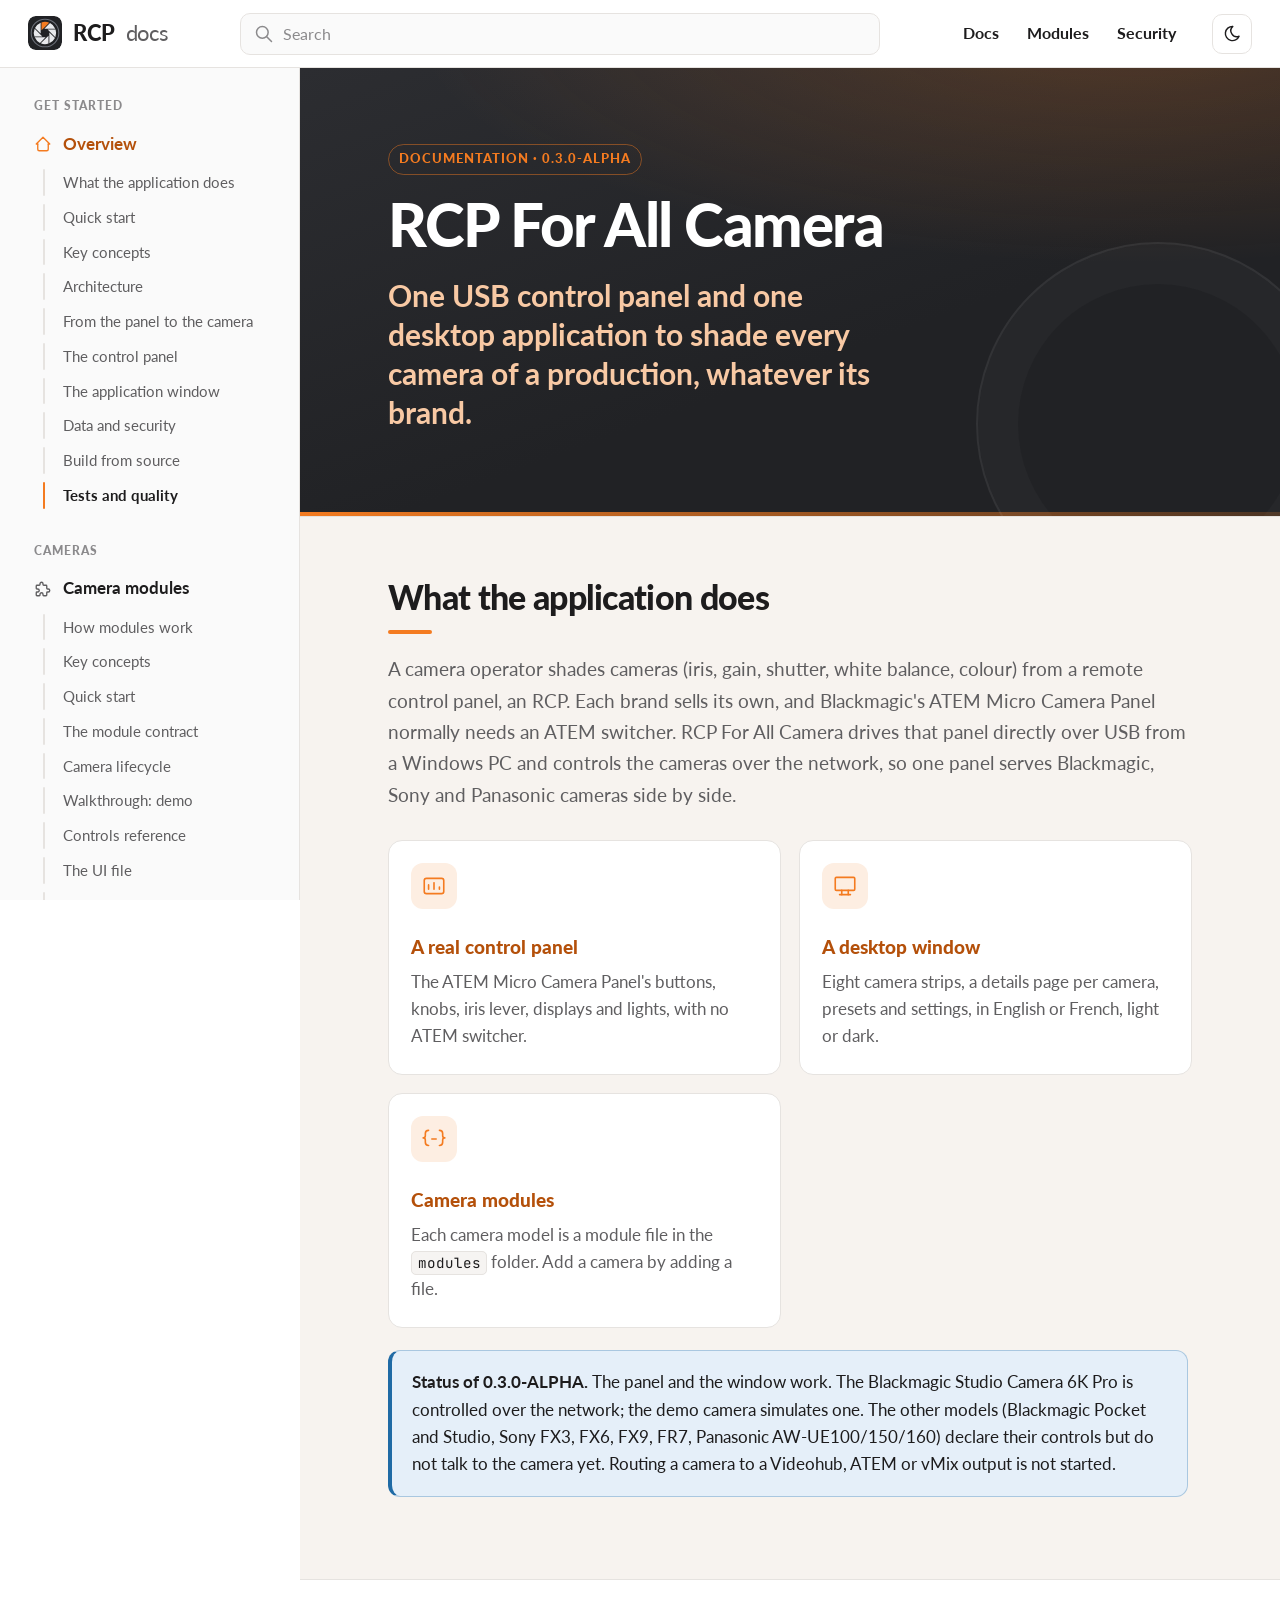
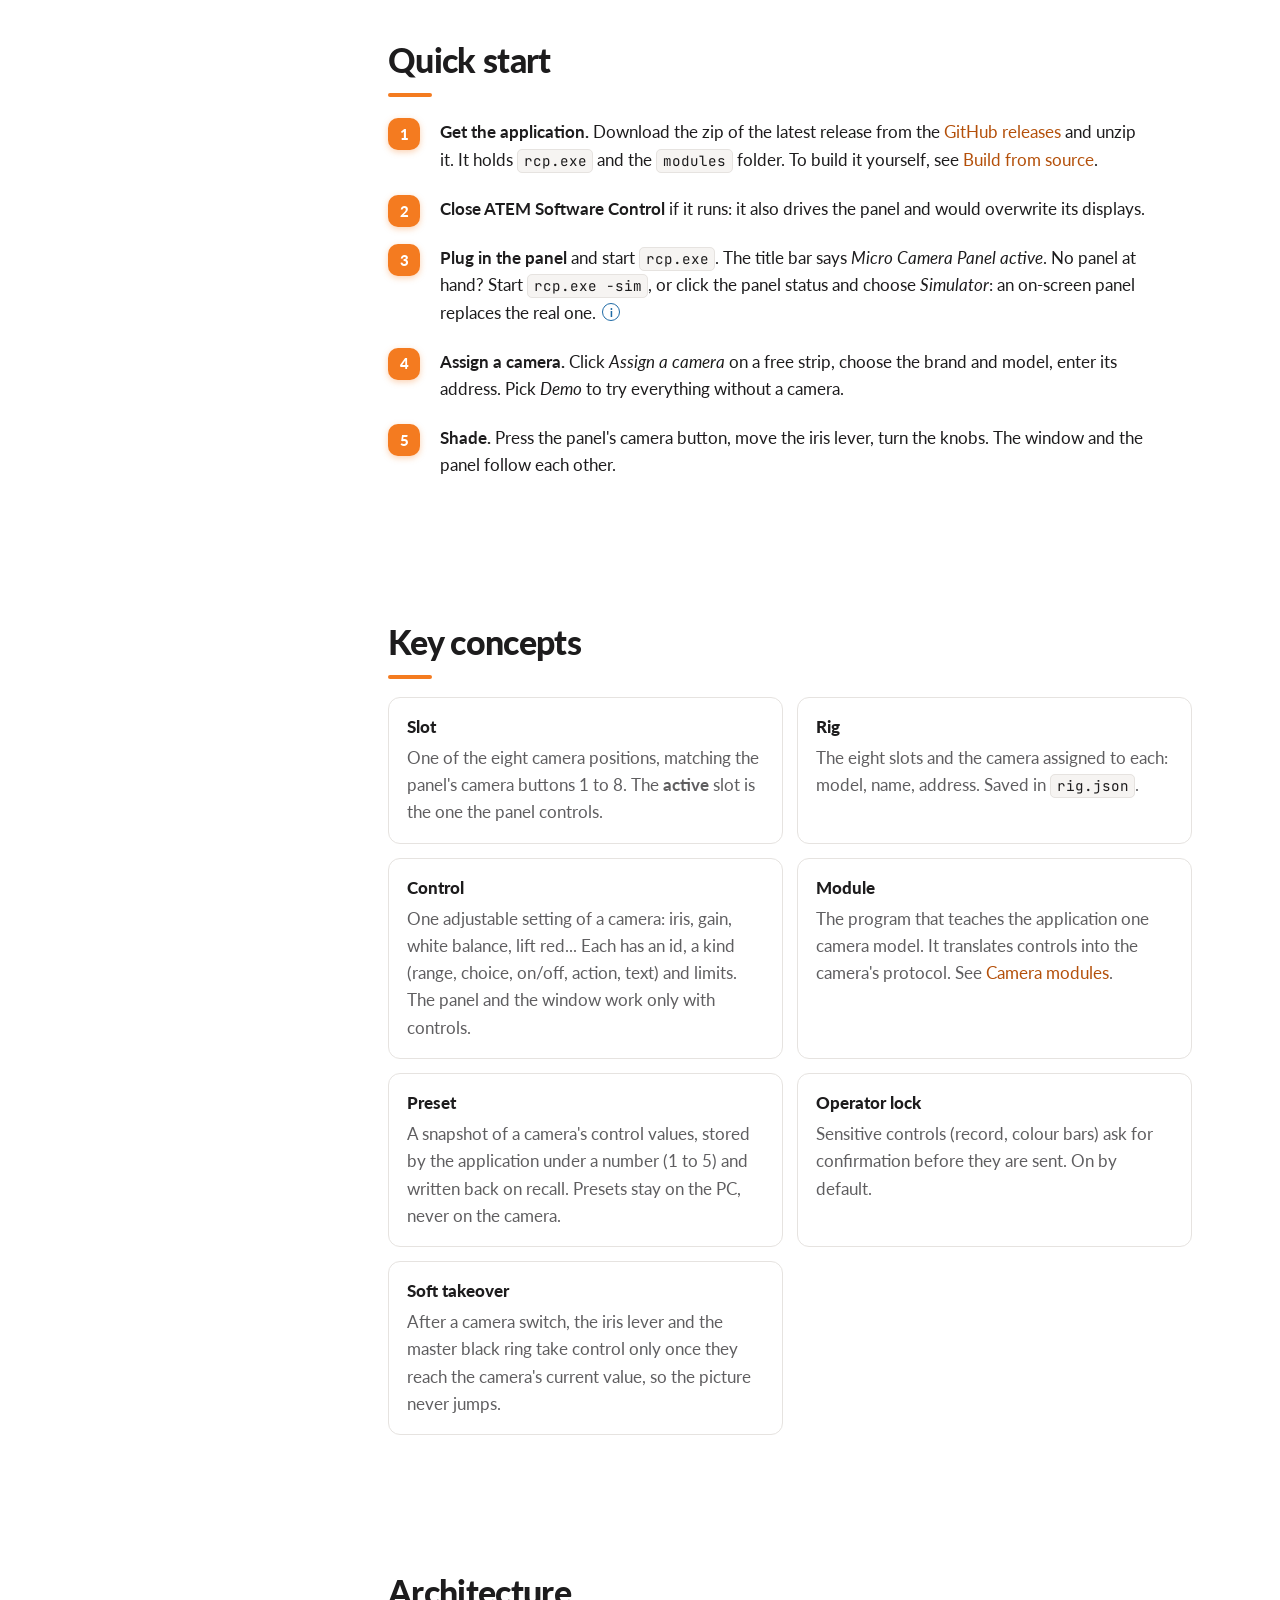
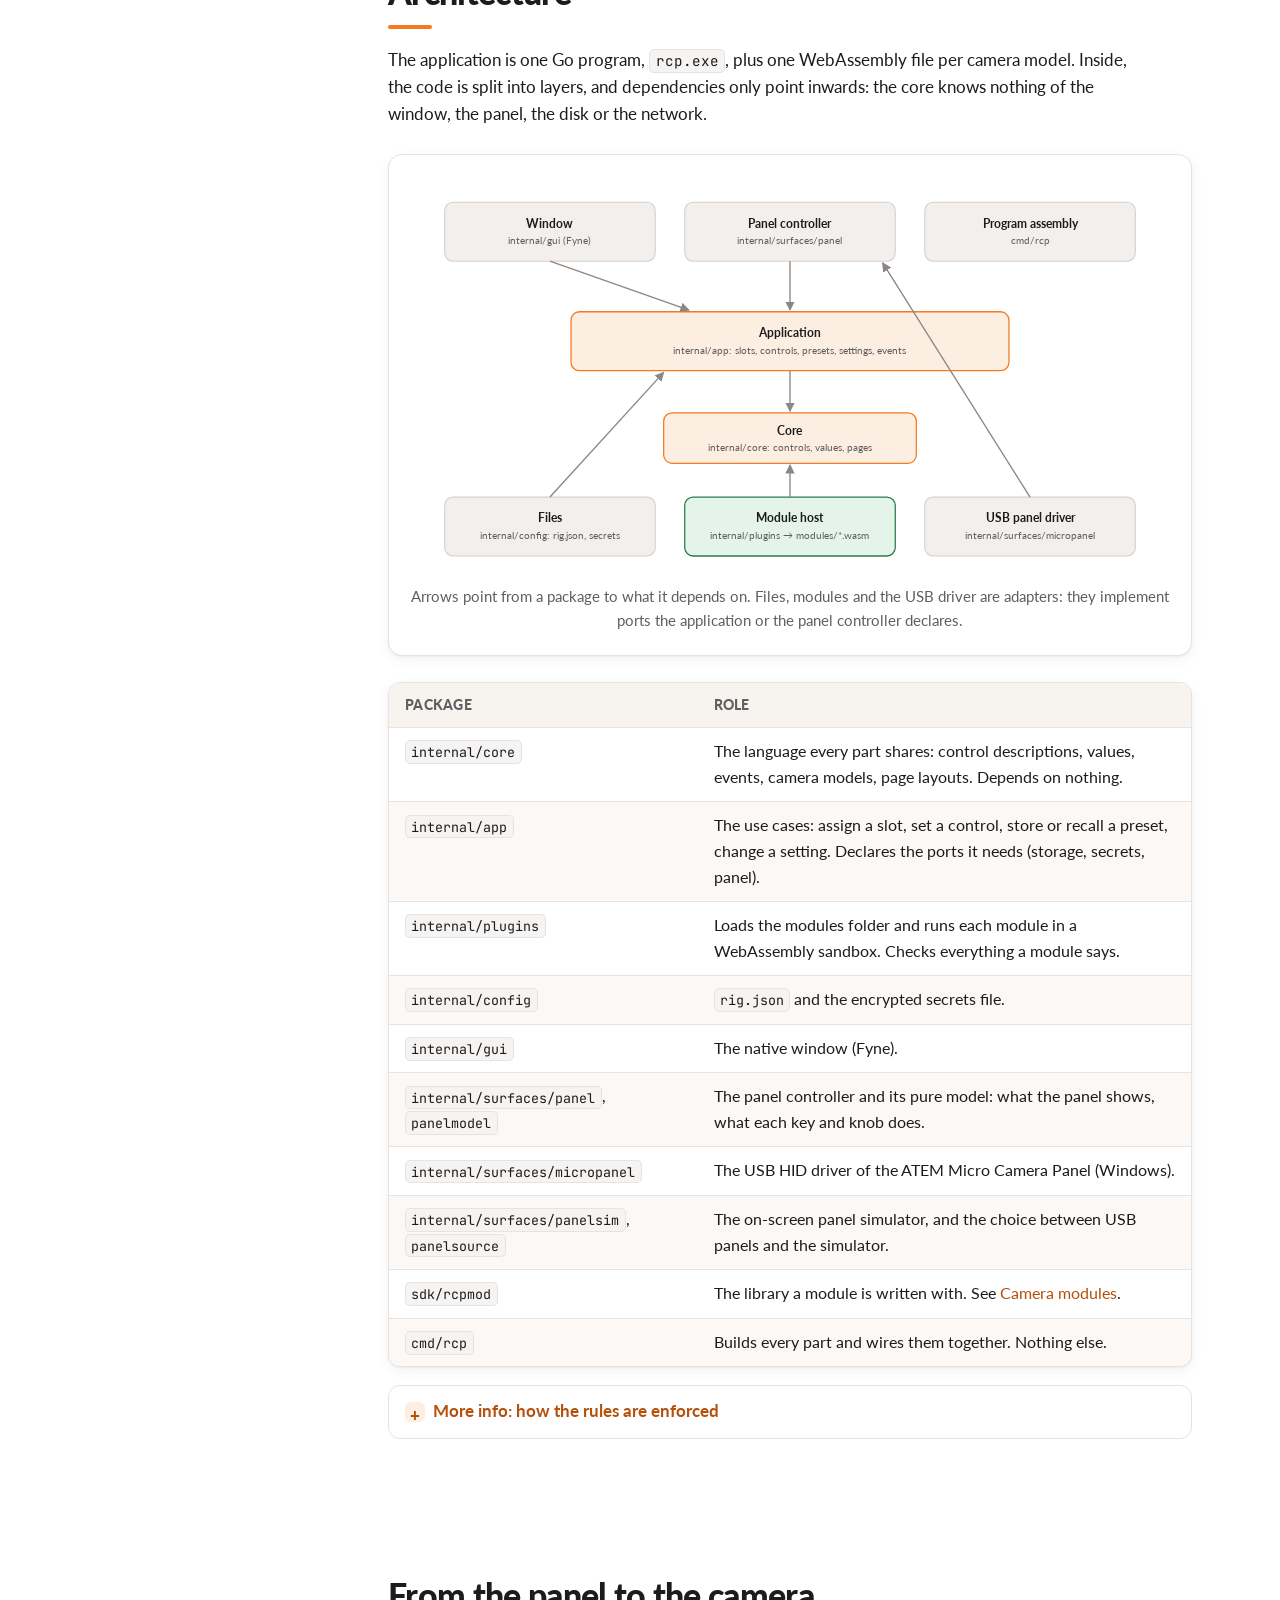
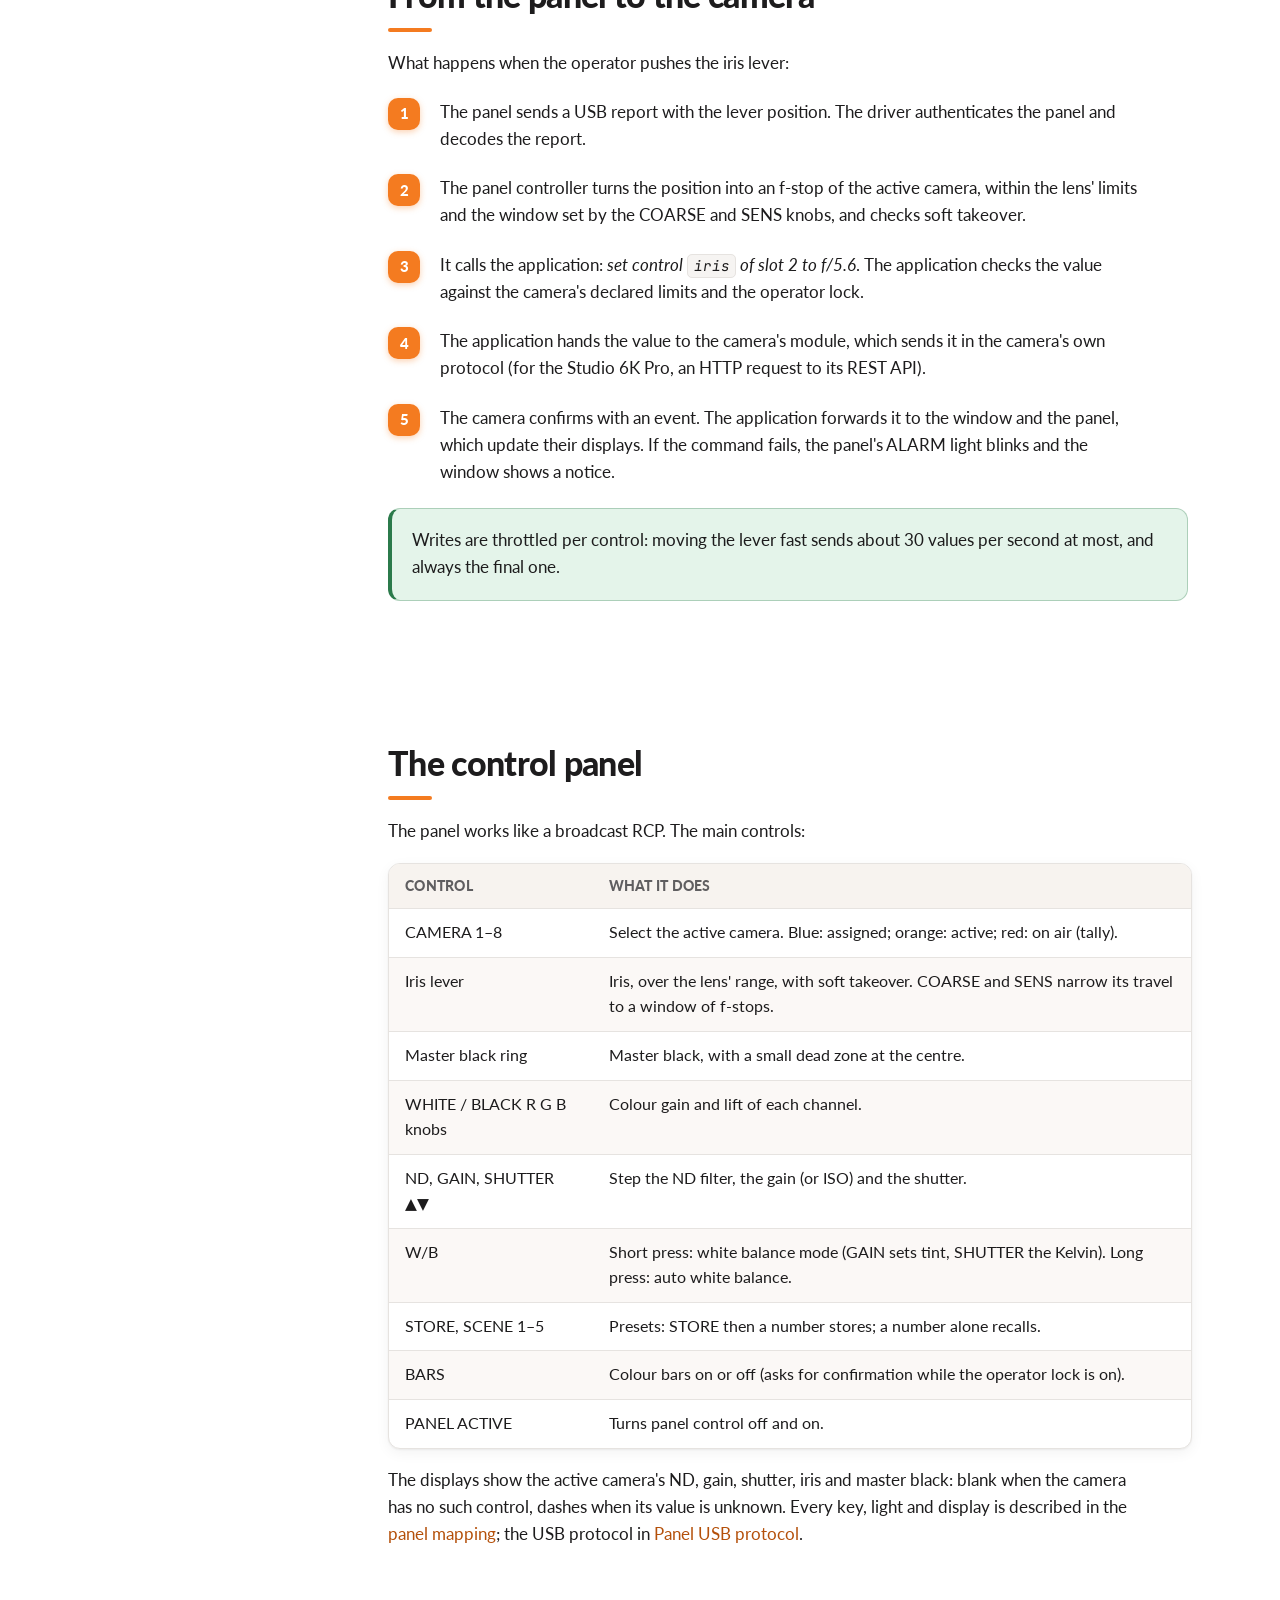
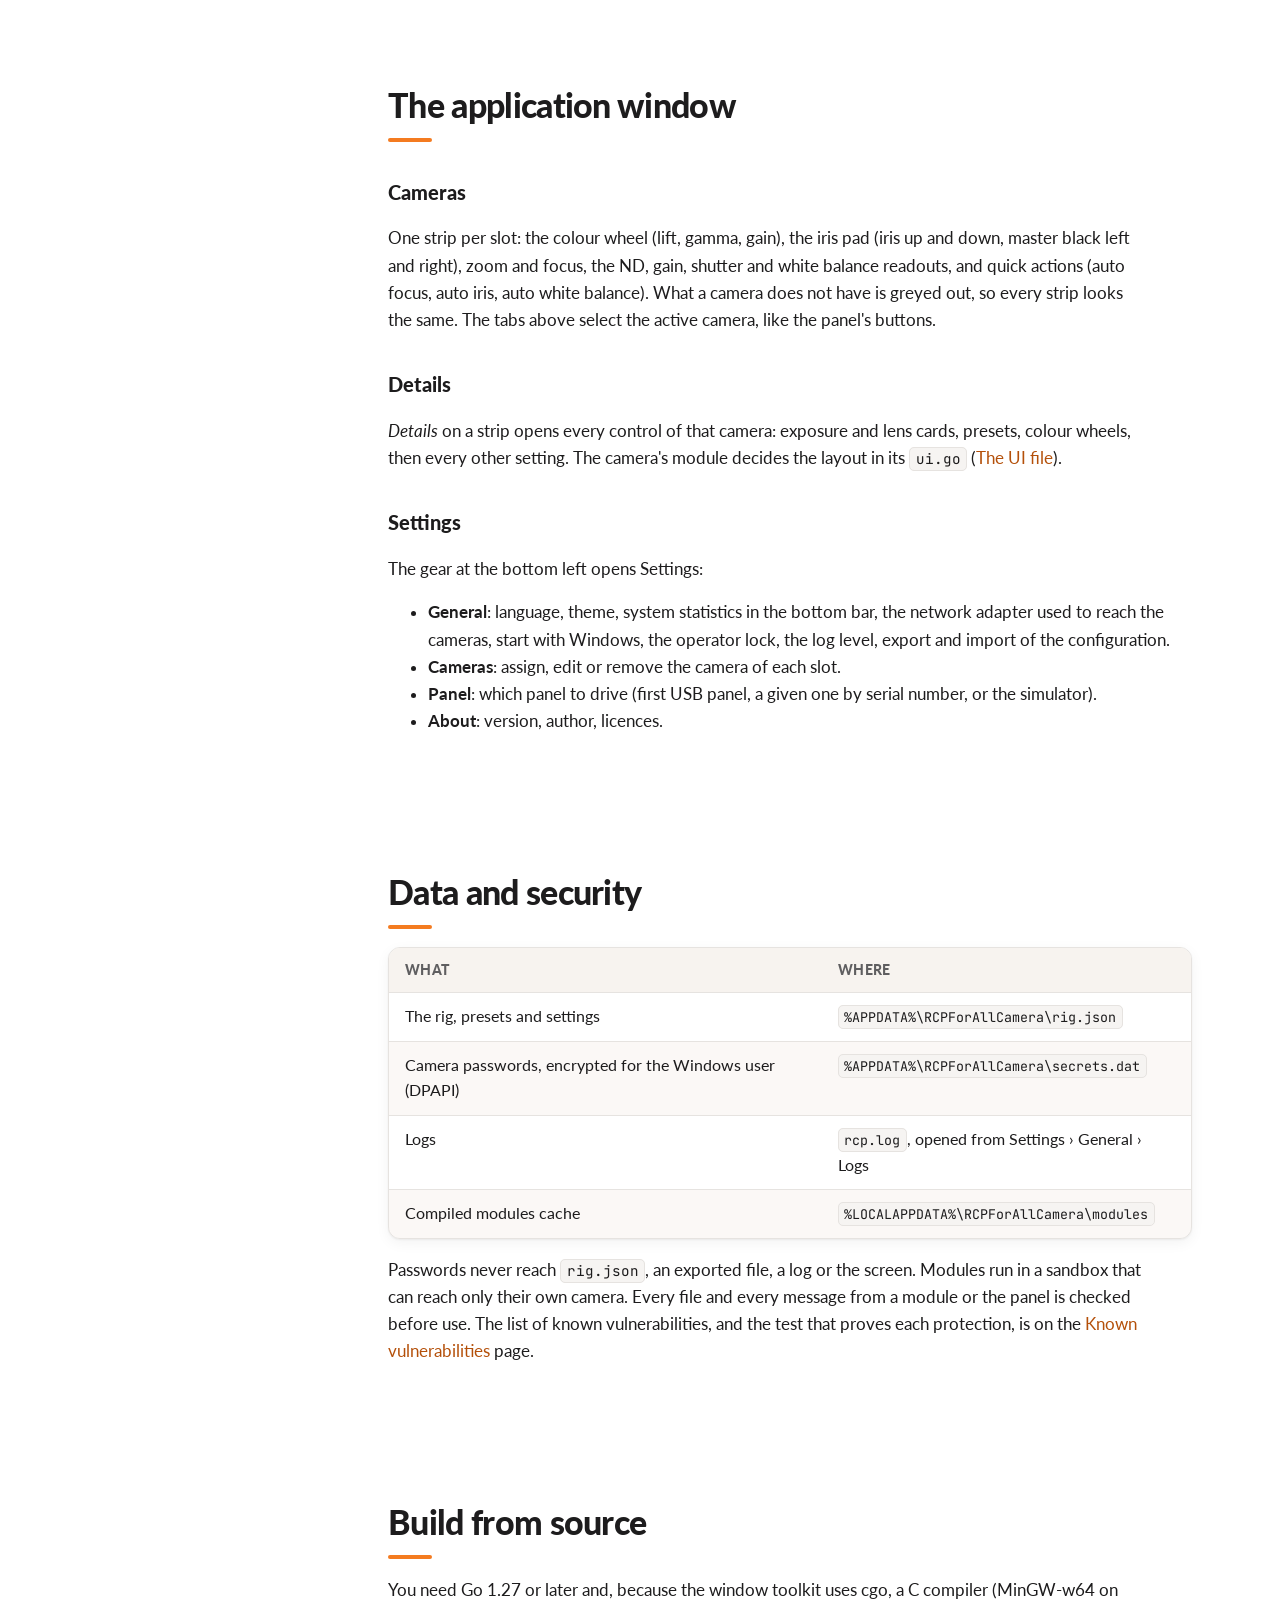
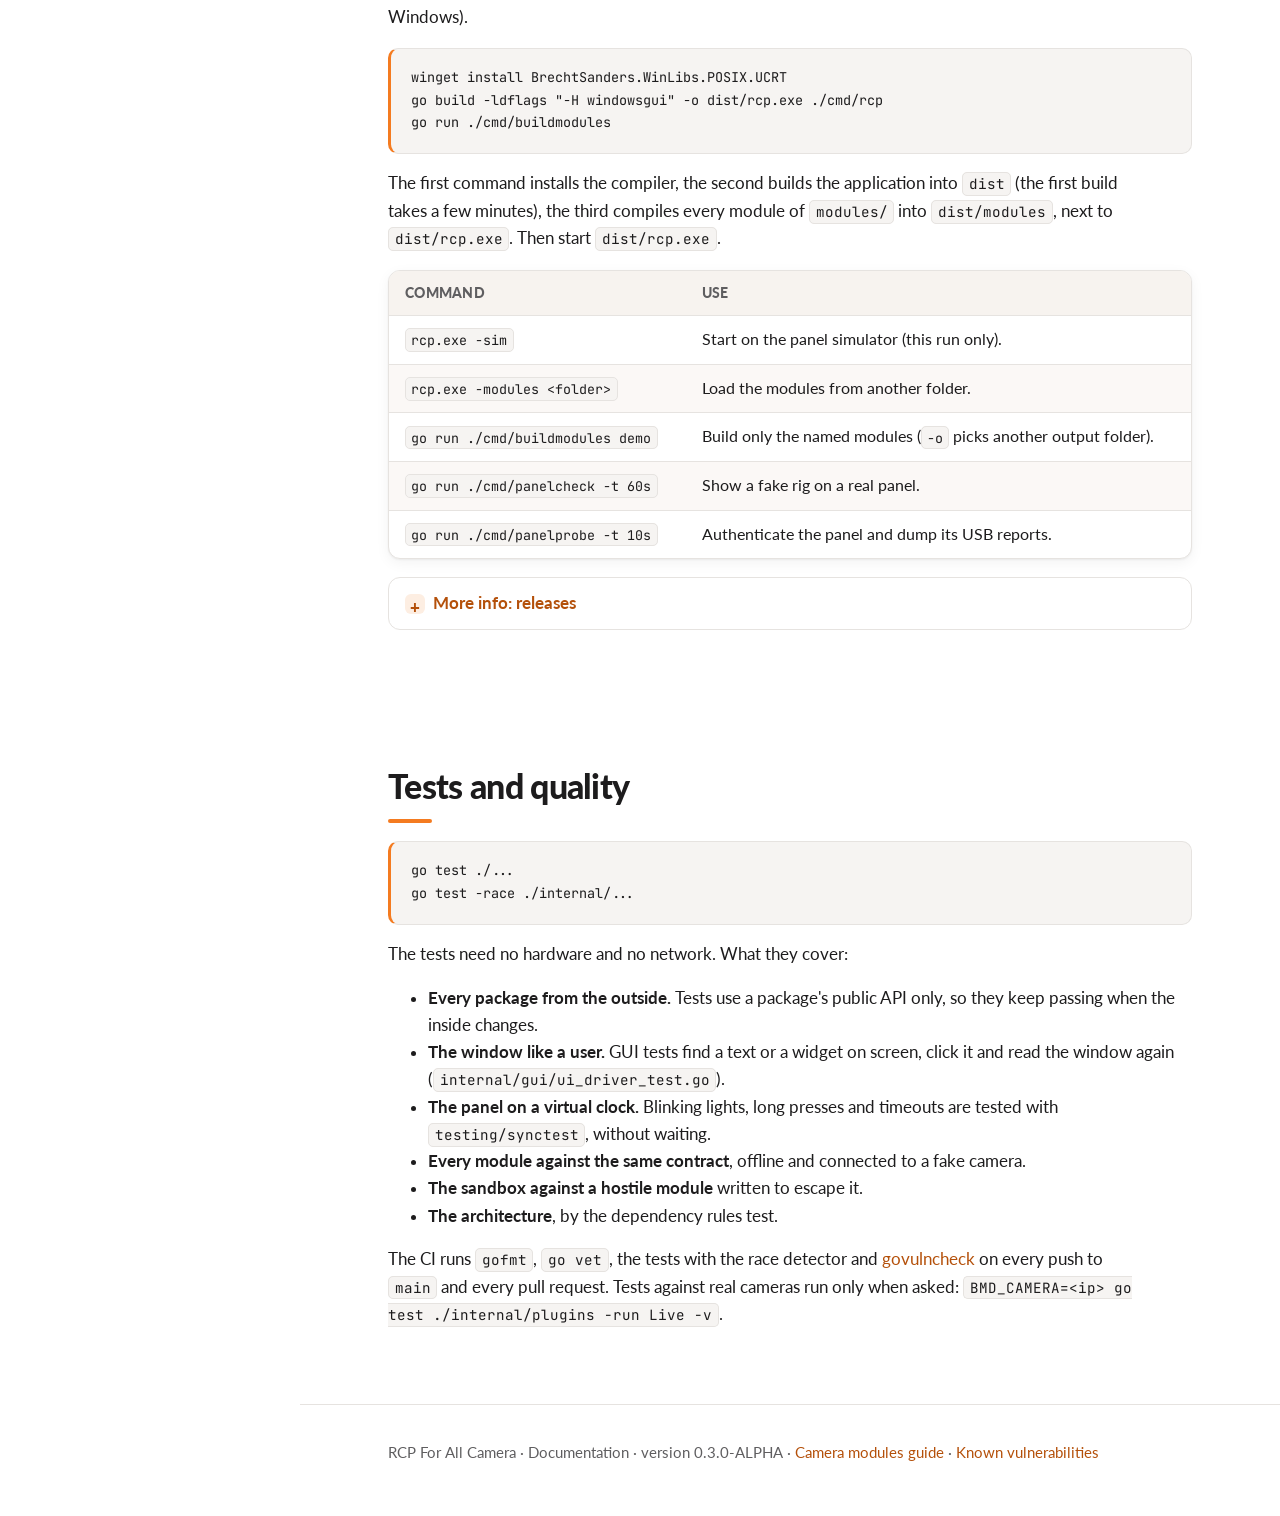
==== commit 7d5e060a: "docs: AGENTS, README, architecture and adding a camera for 0.3.0 AGENTS.md now describes the 0.3.0-A" ====
--- a/docs/index.html
+++ b/docs/index.html
@@ -243,17 +243,17 @@
   <h2>Build from source</h2>
   <p>You need Go 1.27 or later and, because the window toolkit uses cgo, a C compiler (MinGW-w64 on Windows).</p>
 <pre><code>winget install BrechtSanders.WinLibs.POSIX.UCRT
-go build -ldflags "-H windowsgui" -o rcp.exe ./cmd/rcp
-go run ./cmd/buildmodules -o modules</code></pre>
-  <p>The first command installs the compiler, the second builds the application (the first build takes a few minutes),
-  the third compiles every module of <code>modules/</code> into the <code>modules</code> folder next to
-  <code>rcp.exe</code>.</p>
+go build -ldflags "-H windowsgui" -o dist/rcp.exe ./cmd/rcp
+go run ./cmd/buildmodules</code></pre>
+  <p>The first command installs the compiler, the second builds the application into <code>dist</code> (the first
+  build takes a few minutes), the third compiles every module of <code>modules/</code> into <code>dist/modules</code>,
+  next to <code>dist/rcp.exe</code>. Then start <code>dist/rcp.exe</code>.</p>
   <div class="table-wrap"><table>
     <thead><tr><th>Command</th><th>Use</th></tr></thead>
     <tbody>
       <tr><td><code>rcp.exe -sim</code></td><td>Start on the panel simulator (this run only).</td></tr>
       <tr><td><code>rcp.exe -modules &lt;folder&gt;</code></td><td>Load the modules from another folder.</td></tr>
-      <tr><td><code>go run ./cmd/buildmodules -o out demo</code></td><td>Build only the named modules.</td></tr>
+      <tr><td><code>go run ./cmd/buildmodules demo</code></td><td>Build only the named modules (<code>-o</code> picks another output folder).</td></tr>
       <tr><td><code>go run ./cmd/panelcheck -t 60s</code></td><td>Show a fake rig on a real panel.</td></tr>
       <tr><td><code>go run ./cmd/panelprobe -t 10s</code></td><td>Authenticate the panel and dump its USB reports.</td></tr>
     </tbody>
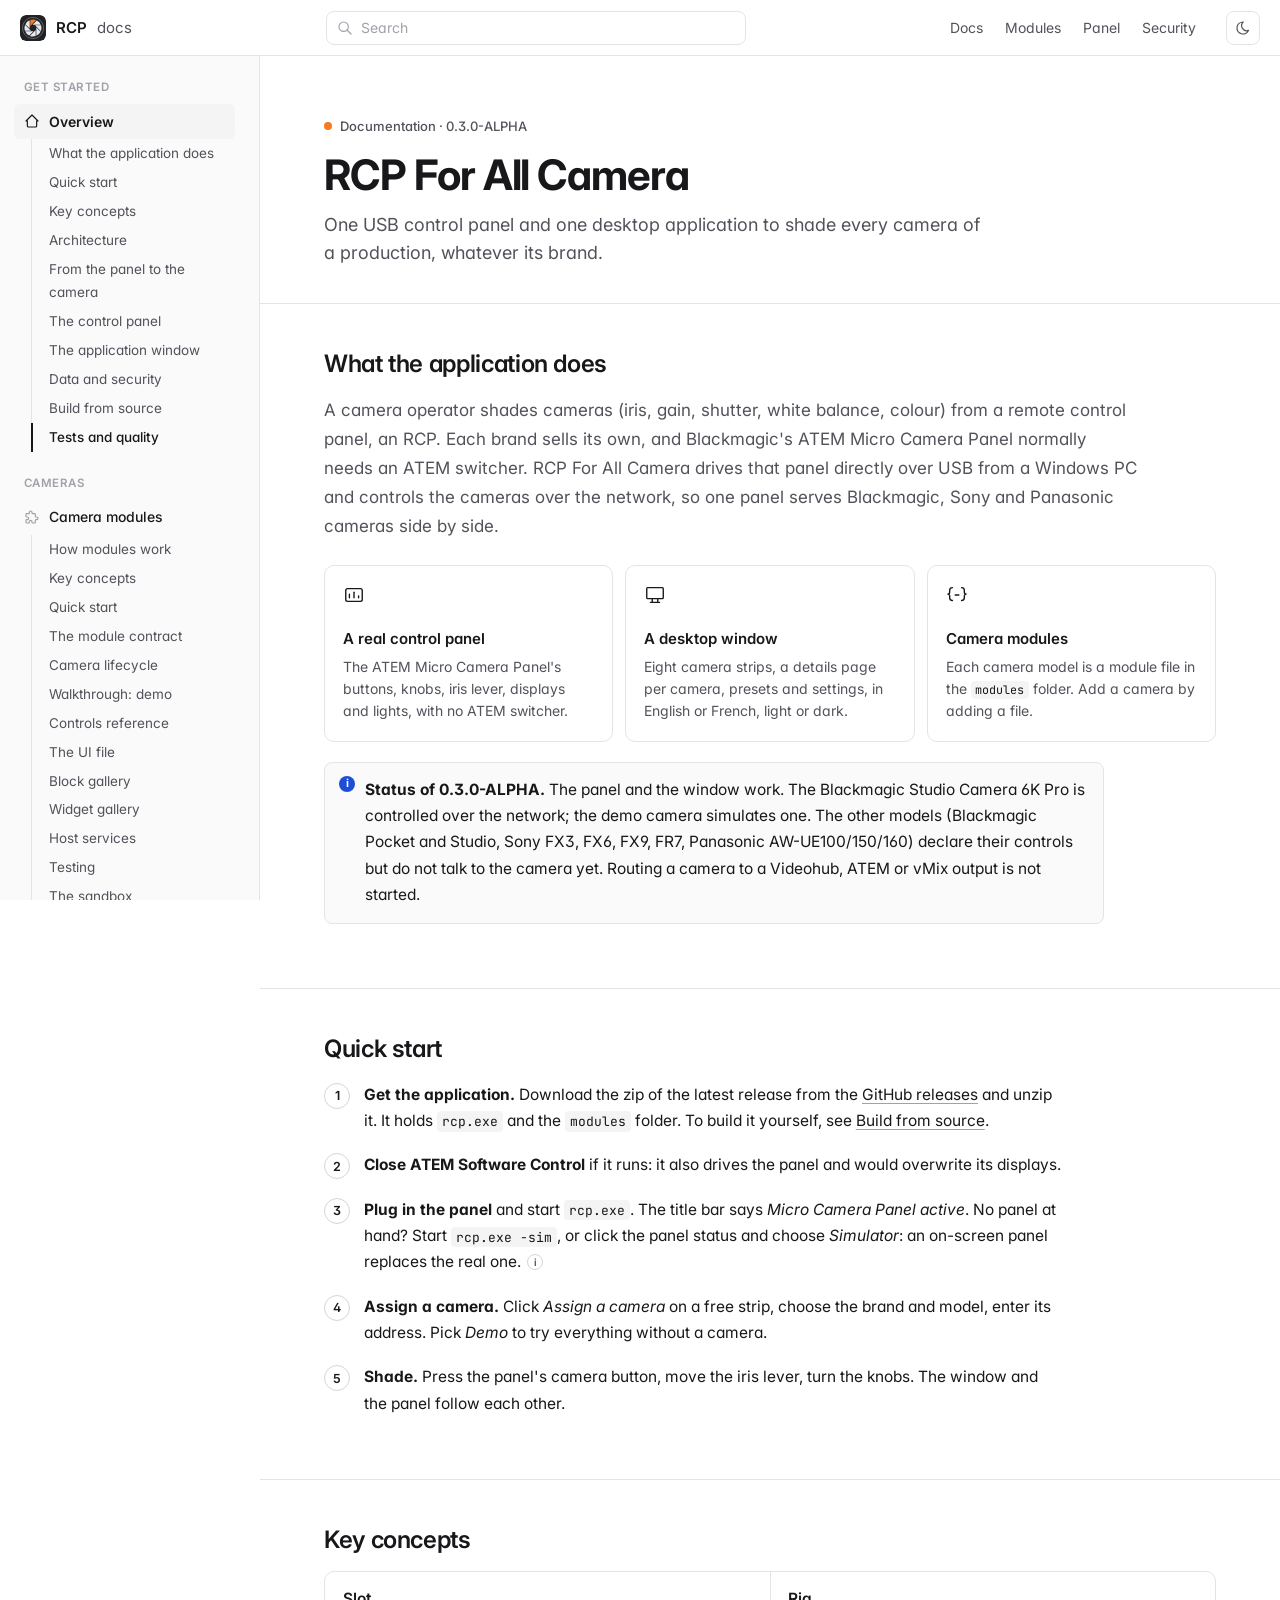
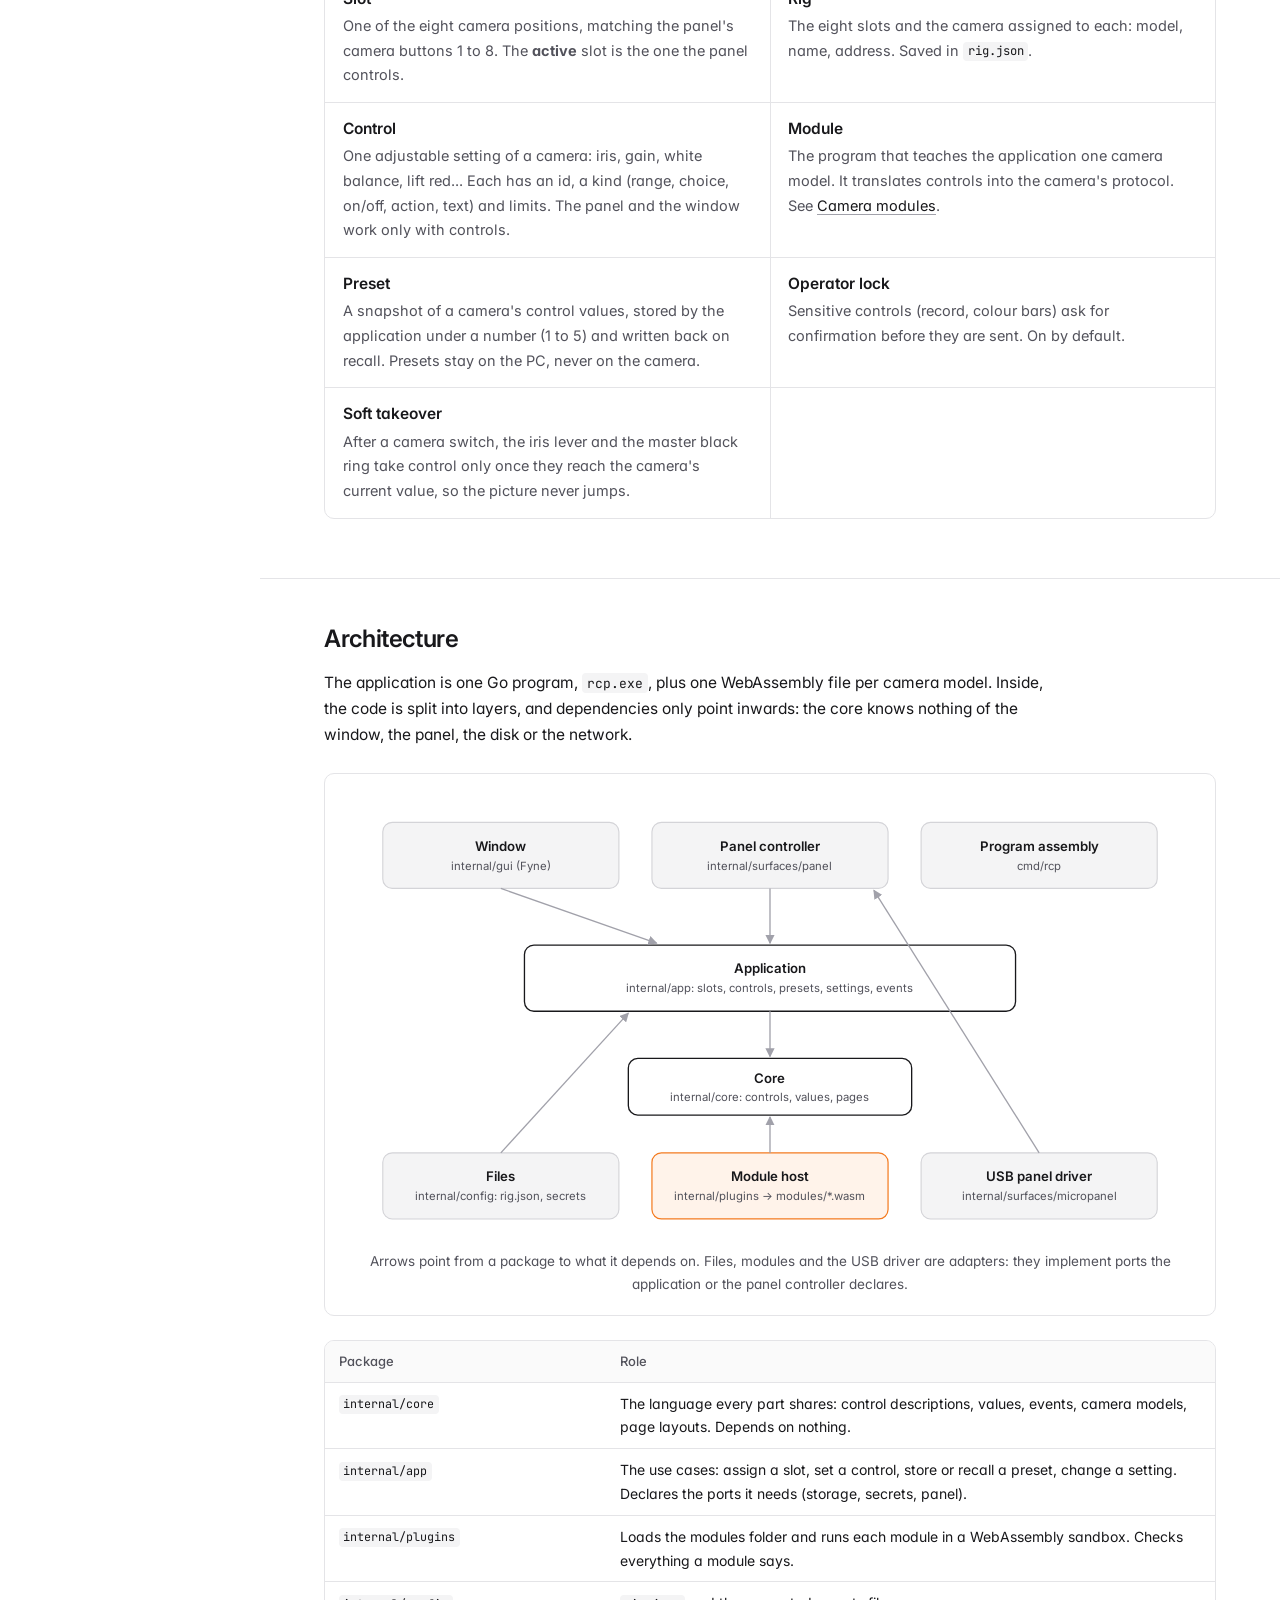
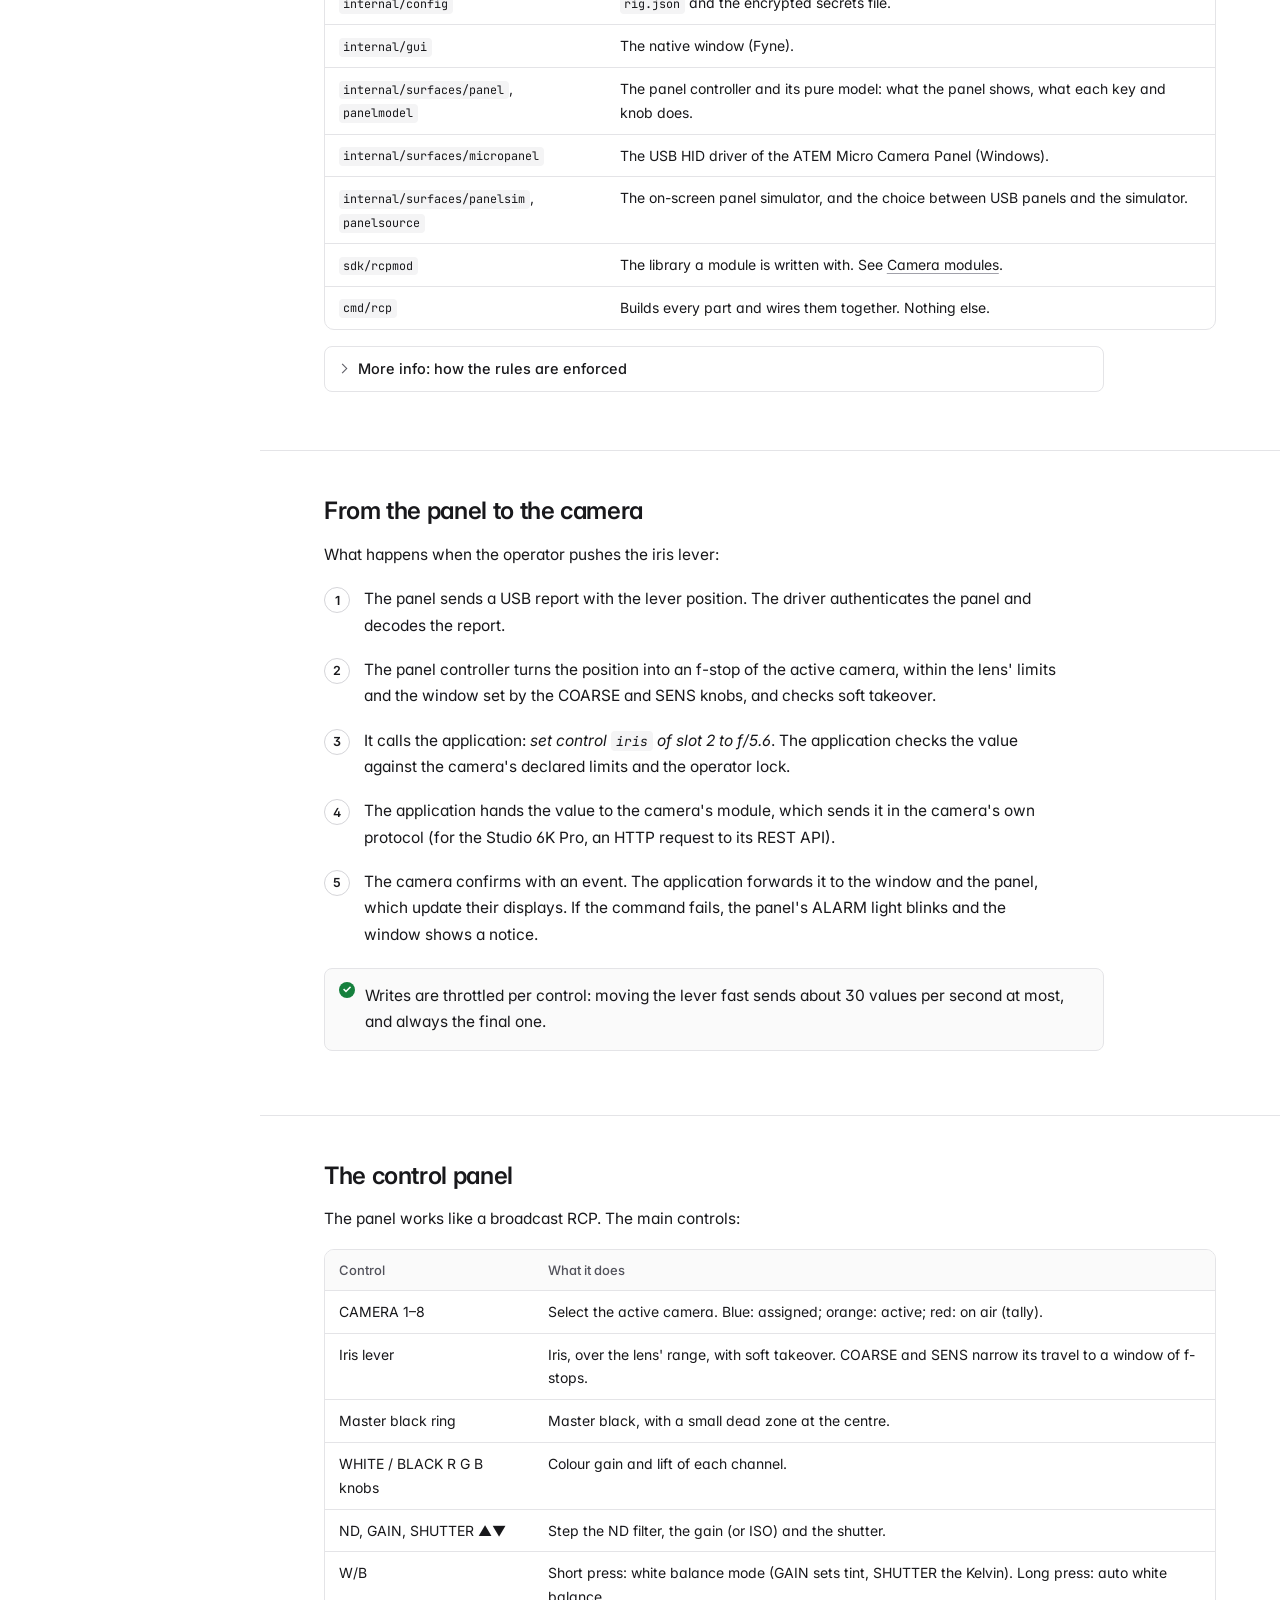
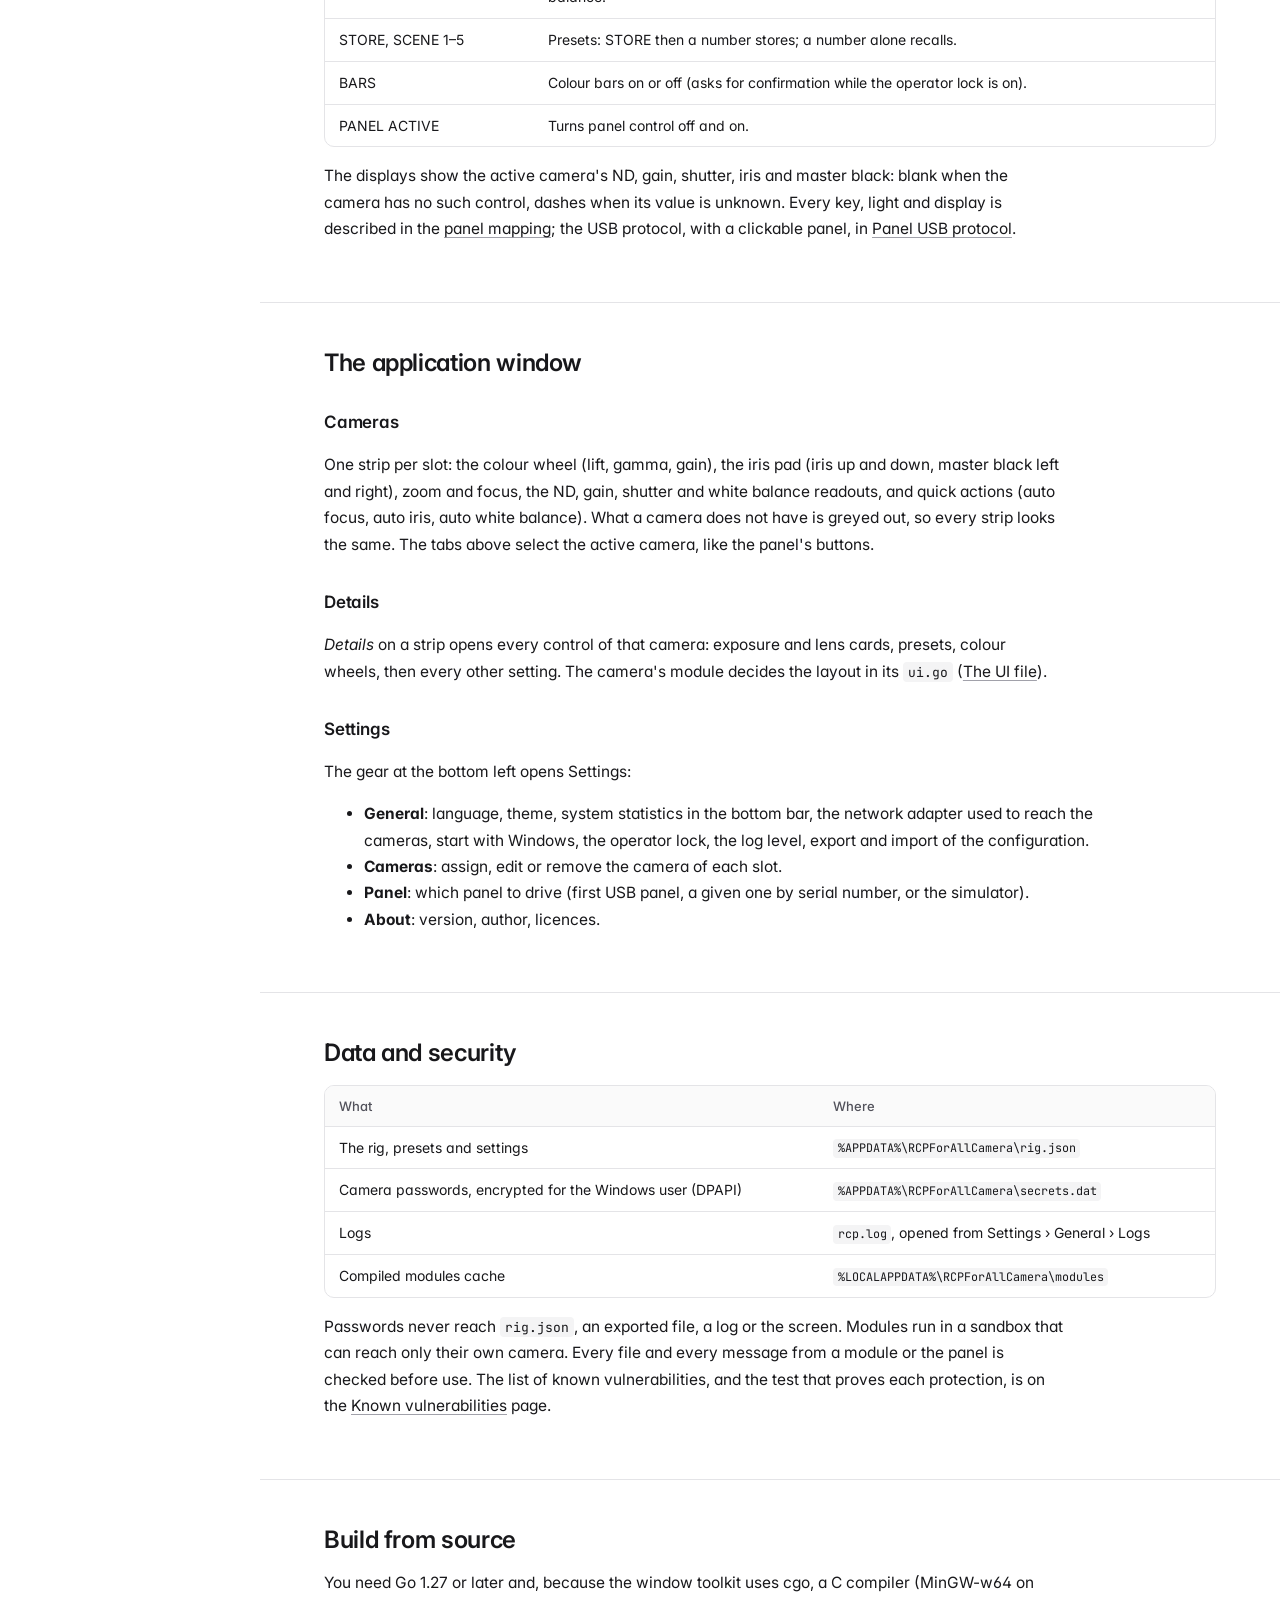
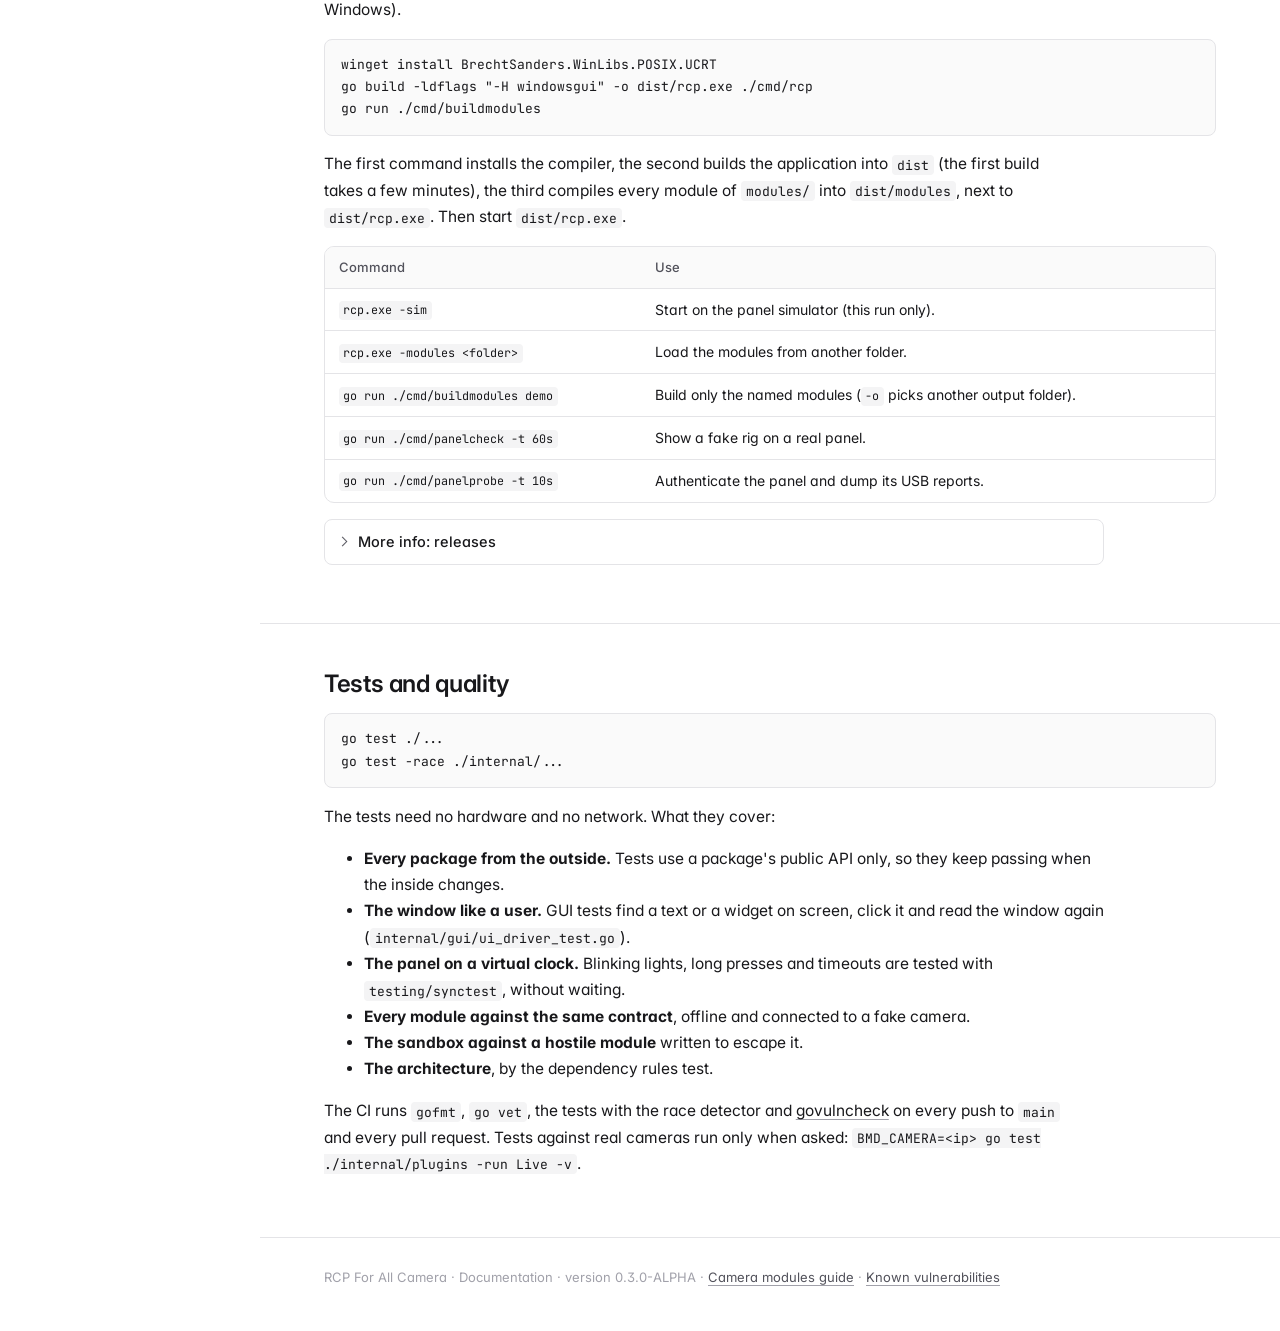
==== commit 168e8238: "docs: neutral, simpler documentation style The documentation pages get a quieter design: neutral gre" ====
--- a/docs/index.html
+++ b/docs/index.html
@@ -154,8 +154,7 @@
   <details class="more"><summary>More info: how the rules are enforced</summary><div>
     <p>A test, <code>internal/archtest/dependency_rules_test.go</code>, reads the imports of every package and fails
     when one breaks the rules: <code>core</code> imports no other package of the project, nor the network or the GUI
-    toolkit; <code>app</code> imports no adapter; a module imports nothing but the SDK. The rules themselves are in
-    <a href="go-engineering-rules.md">Go engineering rules</a>.</p>
+    toolkit; <code>app</code> imports no adapter; a module imports nothing but the SDK.</p>
   </div></details>
 </section>
 
@@ -197,7 +196,7 @@
   <p>The displays show the active camera's ND, gain, shutter, iris and master black: blank when the camera has no such
   control, dashes when its value is unknown. Every key, light and display is described in the
   <a href="https://github.com/ValentinDoche/rcp-for-all-camera/blob/main/docs/panel-mapping.md">panel mapping</a>; the
-  USB protocol in <a href="atem-micro-camera-panel-protocol.md">Panel USB protocol</a>.</p>
+  USB protocol, with a clickable panel, in <a href="panel-protocol.html">Panel USB protocol</a>.</p>
 </section>
 
 <section id="window">
--- a/docs/assets/docs.css
+++ b/docs/assets/docs.css
@@ -1,53 +1,52 @@
-/* RCP For All Camera documentation: shared layout (top bar, sidebar, hero
-   band, sections, cards), light and dark themes, themed scrollbars.
-   Brand: tile #212225, accent orange #F47B20 (docs/brand/logo.md). */
-@import url("https://fonts.googleapis.com/css2?family=Lato:wght@400;700;900&family=JetBrains+Mono:wght@400;600&display=swap");
+/* RCP For All Camera documentation: shared layout (top bar, sidebar, page
+   header, sections, cards), light and dark themes, themed scrollbars.
+   Neutral greys; the brand orange (#F47B20) is kept for small accents only. */
+@import url("https://fonts.googleapis.com/css2?family=Inter:wght@400;500;600;700&family=JetBrains+Mono:wght@400;600&display=swap");
 
 :root {
-  --bg: #ffffff; --band: #f7f3ef; --side: #fafafa; --text: #1d1c1d; --muted: #5f5e60; --faint: #8b8a8c;
-  --border: #e6e3e0; --border-strong: #d6d2ce; --link: #b4500a; --accent: #f47b20; --accent-soft: #fdeee2;
-  --hover: #f1eeeb; --hero: #212225; --hero-2: #2c2d31; --hero-text: #ffffff; --hero-sub: #f8c9a4;
-  --card: #ffffff; --code-bg: #f6f4f2; --code-text: #1d1c1d;
-  --ok: #2b7a4b; --ok-soft: #e4f4ea; --info: #1f6aa5; --info-soft: #e5eff9; --warn: #8a5a00; --warn-soft: #fbf1d8;
-  --d-box: #f2efec; --d-line: #8a8786;
-  --sb-thumb: #cfcac5; --sb-thumb-hover: #b3ada7; --sb-track: transparent;
-  --shadow: 0 1px 2px rgba(29,28,29,.05), 0 4px 14px rgba(29,28,29,.05);
-  --shadow-lift: 0 2px 4px rgba(29,28,29,.06), 0 10px 28px rgba(29,28,29,.09);
+  --bg: #ffffff; --band: #fafafa; --side: #fafafa; --text: #18181b; --muted: #52525b; --faint: #a1a1aa;
+  --border: #e4e4e7; --border-strong: #d4d4d8; --link: #18181b; --link-line: #a1a1aa; --accent: #f47b20; --accent-soft: #fff3ea;
+  --hover: #f4f4f5; --active: #f4f4f5; --hero: #ffffff; --hero-text: #18181b; --hero-sub: #52525b;
+  --card: #ffffff; --code-bg: #f4f4f5; --code-text: #18181b; --pre-bg: #fafafa;
+  --ok: #15803d; --ok-soft: #f0fdf4; --info: #1d4ed8; --info-soft: #eff6ff; --warn: #a16207; --warn-soft: #fefce8;
+  --d-box: #f4f4f5; --d-line: #a1a1aa;
+  --sb-thumb: #d4d4d8; --sb-thumb-hover: #a1a1aa; --sb-track: transparent;
+  --shadow: 0 1px 2px rgba(0,0,0,.04); --shadow-lift: 0 4px 16px rgba(0,0,0,.08); --tip-bg: #18181b;
 }
 @media (prefers-color-scheme: dark) {
   :root:not([data-theme="light"]) {
-    --bg: #16171a; --band: #1c1d21; --side: #131417; --text: #e9e9ec; --muted: #a6a6ad; --faint: #7d7d85;
-    --border: #2b2d32; --border-strong: #3a3c42; --link: #f89a55; --accent: #f47b20; --accent-soft: #3a2614;
-    --hover: #22242a; --hero: #1f2024; --hero-2: #2b2c31; --hero-text: #ffffff; --hero-sub: #f7b98a;
-    --card: #1f2024; --code-bg: #0f1012; --code-text: #e6e6ea;
-    --ok: #66c68d; --ok-soft: #16301f; --info: #78aee3; --info-soft: #16283b; --warn: #e5b652; --warn-soft: #33290f;
-    --d-box: #26272c; --d-line: #8e8e96;
-    --sb-thumb: #3b3d44; --sb-thumb-hover: #52555e; --sb-track: transparent;
-    --shadow: 0 1px 2px rgba(0,0,0,.3); --shadow-lift: 0 8px 24px rgba(0,0,0,.45);
+    --bg: #09090b; --band: #0f0f12; --side: #09090b; --text: #f4f4f5; --muted: #a1a1aa; --faint: #71717a;
+    --border: #27272a; --border-strong: #3f3f46; --link: #f4f4f5; --link-line: #52525b; --accent: #f47b20; --accent-soft: #2a1a0d;
+    --hover: #18181b; --active: #18181b; --hero: #09090b; --hero-text: #f4f4f5; --hero-sub: #a1a1aa;
+    --card: #0f0f12; --code-bg: #18181b; --code-text: #e4e4e7; --pre-bg: #0f0f12;
+    --ok: #4ade80; --ok-soft: #0c1f13; --info: #93c5fd; --info-soft: #0d1729; --warn: #facc15; --warn-soft: #1f1a07;
+    --d-box: #18181b; --d-line: #71717a;
+    --sb-thumb: #3f3f46; --sb-thumb-hover: #52525b; --sb-track: transparent;
+    --shadow: none; --shadow-lift: 0 8px 24px rgba(0,0,0,.5); --tip-bg: #27272a;
   }
 }
 :root[data-theme="dark"] {
-  --bg: #16171a; --band: #1c1d21; --side: #131417; --text: #e9e9ec; --muted: #a6a6ad; --faint: #7d7d85;
-  --border: #2b2d32; --border-strong: #3a3c42; --link: #f89a55; --accent: #f47b20; --accent-soft: #3a2614;
-  --hover: #22242a; --hero: #1f2024; --hero-2: #2b2c31; --hero-text: #ffffff; --hero-sub: #f7b98a;
-  --card: #1f2024; --code-bg: #0f1012; --code-text: #e6e6ea;
-  --ok: #66c68d; --ok-soft: #16301f; --info: #78aee3; --info-soft: #16283b; --warn: #e5b652; --warn-soft: #33290f;
-  --d-box: #26272c; --d-line: #8e8e96;
-  --sb-thumb: #3b3d44; --sb-thumb-hover: #52555e; --sb-track: transparent;
-  --shadow: 0 1px 2px rgba(0,0,0,.3); --shadow-lift: 0 8px 24px rgba(0,0,0,.45);
+  --bg: #09090b; --band: #0f0f12; --side: #09090b; --text: #f4f4f5; --muted: #a1a1aa; --faint: #71717a;
+  --border: #27272a; --border-strong: #3f3f46; --link: #f4f4f5; --link-line: #52525b; --accent: #f47b20; --accent-soft: #2a1a0d;
+  --hover: #18181b; --active: #18181b; --hero: #09090b; --hero-text: #f4f4f5; --hero-sub: #a1a1aa;
+  --card: #0f0f12; --code-bg: #18181b; --code-text: #e4e4e7; --pre-bg: #0f0f12;
+  --ok: #4ade80; --ok-soft: #0c1f13; --info: #93c5fd; --info-soft: #0d1729; --warn: #facc15; --warn-soft: #1f1a07;
+  --d-box: #18181b; --d-line: #71717a;
+  --sb-thumb: #3f3f46; --sb-thumb-hover: #52555e; --sb-track: transparent;
+  --shadow: none; --shadow-lift: 0 8px 24px rgba(0,0,0,.5); --tip-bg: #27272a;
 }
 
 * { box-sizing: border-box; }
-html { scroll-padding-top: 88px; color-scheme: light; }
+html { scroll-padding-top: 76px; color-scheme: light; }
 :root[data-theme="dark"] { color-scheme: dark; }
 @media (prefers-color-scheme: dark) { :root:not([data-theme="light"]) { color-scheme: dark; } }
 body {
   margin: 0; background: var(--bg); color: var(--text);
-  font: 16.5px/1.65 "Lato", system-ui, -apple-system, "Segoe UI", Roboto, sans-serif;
-  -webkit-font-smoothing: antialiased;
-}
-a { color: var(--link); text-decoration: none; }
-a:hover { text-decoration: underline; text-underline-offset: 3px; }
+  font: 15.5px/1.7 "Inter", system-ui, -apple-system, "Segoe UI", Roboto, sans-serif;
+  -webkit-font-smoothing: antialiased; font-feature-settings: "cv11", "ss01";
+}
+a { color: var(--link); text-decoration: underline; text-decoration-color: var(--link-line); text-underline-offset: 3px; text-decoration-thickness: 1px; }
+a:hover { text-decoration-color: var(--text); }
 ::selection { background: var(--accent-soft); }
 
 /* scrollbars: thin, rounded, theme coloured (Firefox + Chromium/WebKit) */
@@ -58,214 +57,223 @@
 ::-webkit-scrollbar-thumb:hover { background: var(--sb-thumb-hover); border: 2px solid transparent; background-clip: padding-box; }
 ::-webkit-scrollbar-corner { background: transparent; }
 
-code { font-family: "JetBrains Mono", ui-monospace, "Cascadia Code", Consolas, monospace; font-size: .86em; background: var(--code-bg); color: var(--code-text); padding: .14em .4em; border-radius: 5px; border: 1px solid var(--border); }
-pre { position: relative; background: var(--code-bg); color: var(--code-text); border: 1px solid var(--border); border-left: 3px solid var(--accent); border-radius: 10px; padding: 18px 20px; overflow-x: auto; font-size: 13.5px; line-height: 1.6; max-width: 100%; }
-pre code { background: none; padding: 0; font-size: inherit; border: 0; }
-.c { color: var(--faint); font-style: italic; }
-.k { color: var(--link); font-weight: 600; }
+code { font-family: "JetBrains Mono", ui-monospace, "Cascadia Code", Consolas, monospace; font-size: .84em; background: var(--code-bg); color: var(--code-text); padding: .12em .38em; border-radius: 4px; }
+pre { background: var(--pre-bg); color: var(--code-text); border: 1px solid var(--border); border-radius: 8px; padding: 14px 16px; overflow-x: auto; font-size: 13px; line-height: 1.65; max-width: 100%; }
+pre code { background: none; padding: 0; font-size: inherit; }
+.c { color: var(--faint); }
+.k { color: var(--text); font-weight: 600; }
 .s { color: var(--ok); }
 
 /* top bar */
 .topbar {
-  position: sticky; top: 0; z-index: 20; height: 68px; display: flex; align-items: center; gap: 24px;
-  padding: 0 28px; background: color-mix(in srgb, var(--bg) 88%, transparent);
-  backdrop-filter: saturate(1.4) blur(10px); -webkit-backdrop-filter: saturate(1.4) blur(10px);
-  border-bottom: 1px solid var(--border);
-}
-.brand { display: flex; align-items: center; gap: 11px; color: var(--text); font-size: 22px; font-weight: 900; letter-spacing: -.02em; white-space: nowrap; }
-.brand:hover { text-decoration: none; }
-.brand svg { width: 34px; height: 34px; flex: none; border-radius: 8px; }
+  position: sticky; top: 0; z-index: 20; height: 56px; display: flex; align-items: center; gap: 20px;
+  padding: 0 20px; background: color-mix(in srgb, var(--bg) 85%, transparent);
+  backdrop-filter: blur(10px); -webkit-backdrop-filter: blur(10px); border-bottom: 1px solid var(--border);
+}
+.brand { display: flex; align-items: center; gap: 10px; color: var(--text); font-size: 15px; font-weight: 600; white-space: nowrap; text-decoration: none; }
+.brand svg { width: 26px; height: 26px; flex: none; border-radius: 6px; }
 .brand span { font-weight: 400; color: var(--muted); }
-.search { flex: 1; max-width: 640px; margin: 0 auto; position: relative; }
+.search { flex: 1; max-width: 420px; margin: 0 auto; position: relative; }
 .search input {
-  width: 100%; height: 42px; padding: 0 14px 0 42px; font: inherit; font-size: 15.5px; color: var(--text);
-  background: var(--side); border: 1px solid var(--border); border-radius: 10px; outline: none; transition: border-color .15s, box-shadow .15s, background .15s;
+  width: 100%; height: 34px; padding: 0 12px 0 34px; font: inherit; font-size: 14px; color: var(--text);
+  background: var(--bg); border: 1px solid var(--border); border-radius: 8px; outline: none; transition: border-color .15s;
 }
 .search input::placeholder { color: var(--faint); }
-.search input:focus { background: var(--bg); border-color: var(--accent); box-shadow: 0 0 0 4px var(--accent-soft); }
-.search svg { position: absolute; left: 14px; top: 11px; width: 20px; height: 20px; color: var(--faint); }
-.toplinks { display: flex; align-items: center; gap: 4px; font-weight: 700; font-size: 15.5px; white-space: nowrap; }
-.toplinks a { color: var(--text); padding: 8px 12px; border-radius: 8px; }
-.toplinks a:hover { background: var(--hover); text-decoration: none; }
+.search input:focus { border-color: var(--border-strong); box-shadow: 0 0 0 3px var(--hover); }
+.search svg { position: absolute; left: 11px; top: 9px; width: 16px; height: 16px; color: var(--faint); }
+.toplinks { display: flex; align-items: center; gap: 2px; font-size: 14px; white-space: nowrap; }
+.toplinks a { color: var(--muted); padding: 6px 10px; border-radius: 6px; text-decoration: none; }
+.toplinks a:hover { color: var(--text); background: var(--hover); }
 .theme-btn, .menu-btn {
-  width: 40px; height: 40px; display: grid; place-items: center; border: 1px solid var(--border); border-radius: 10px;
-  background: var(--bg); color: var(--text); cursor: pointer; transition: background .15s, border-color .15s;
-}
-.theme-btn:hover, .menu-btn:hover { background: var(--hover); border-color: var(--border-strong); }
-.theme-btn svg, .menu-btn svg { width: 19px; height: 19px; }
+  width: 34px; height: 34px; display: grid; place-items: center; border: 1px solid var(--border); border-radius: 8px;
+  background: var(--bg); color: var(--muted); cursor: pointer;
+}
+.theme-btn:hover, .menu-btn:hover { background: var(--hover); color: var(--text); }
+.theme-btn svg, .menu-btn svg { width: 16px; height: 16px; }
 .menu-btn { display: none; }
 
 /* layout */
-.layout { display: grid; grid-template-columns: 300px minmax(0, 1fr); min-height: calc(100vh - 68px); }
-.sidebar { background: var(--side); border-right: 1px solid var(--border); padding: 28px 18px 60px 24px; position: sticky; top: 68px; height: calc(100vh - 68px); overflow-y: auto; scrollbar-gutter: stable; }
-.sidebar .group { color: var(--faint); font-size: 12px; font-weight: 900; letter-spacing: .08em; text-transform: uppercase; margin: 28px 0 8px 10px; }
+.layout { display: grid; grid-template-columns: 260px minmax(0, 1fr); min-height: calc(100vh - 56px); }
+.sidebar { background: var(--side); border-right: 1px solid var(--border); padding: 22px 14px 60px; position: sticky; top: 56px; height: calc(100vh - 56px); overflow-y: auto; scrollbar-gutter: stable; }
+.sidebar .group { color: var(--faint); font-size: 11.5px; font-weight: 600; letter-spacing: .04em; text-transform: uppercase; margin: 22px 0 6px 10px; }
 .sidebar .group:first-child { margin-top: 0; }
-.sidebar a { border-radius: 8px; transition: background .12s, color .12s; }
-.sidebar a:hover { background: var(--hover); text-decoration: none; }
-.sidebar a.item { display: flex; align-items: center; gap: 11px; color: var(--text); font-weight: 700; padding: 7px 10px; }
-.sidebar a.item svg { width: 18px; height: 18px; color: var(--muted); flex: none; }
-.sidebar a.item.active { color: var(--link); }
-.sidebar a.item.active svg { color: var(--accent); }
-.sidebar a.sub { display: block; position: relative; color: var(--muted); padding: 5px 10px 5px 39px; font-size: 15px; }
-.sidebar a.sub::before { content: ""; position: absolute; left: 19px; top: 4px; bottom: 4px; width: 2px; border-radius: 2px; background: var(--border); }
-.sidebar a.sub.active { color: var(--text); font-weight: 700; }
-.sidebar a.sub.active::before { background: var(--accent); }
+.sidebar a { border-radius: 6px; text-decoration: none; }
+.sidebar a:hover { background: var(--hover); }
+.sidebar a.item { display: flex; align-items: center; gap: 9px; color: var(--text); font-weight: 500; font-size: 14px; padding: 6px 10px; }
+.sidebar a.item svg { width: 16px; height: 16px; color: var(--faint); flex: none; }
+.sidebar a.item.active { background: var(--active); font-weight: 600; }
+.sidebar a.item.active svg { color: var(--text); }
+.sidebar a.sub { display: block; position: relative; color: var(--muted); padding: 3px 10px 3px 35px; font-size: 13.5px; }
+.sidebar a.sub::before { content: ""; position: absolute; left: 17px; top: 0; bottom: 0; width: 1px; background: var(--border); }
+.sidebar a.sub.active { color: var(--text); font-weight: 500; }
+.sidebar a.sub.active::before { background: var(--text); width: 2px; left: 16.5px; }
 .sidebar a.hidden { display: none; }
-.sidebar .nohit { color: var(--muted); font-size: 14px; display: none; padding: 0 10px; }
-
-/* hero */
-.hero {
-  position: relative; overflow: hidden; color: var(--hero-text); padding: 76px 88px 84px;
-  background: radial-gradient(1200px 400px at 85% -10%, rgba(244,123,32,.22), transparent 60%), linear-gradient(160deg, var(--hero-2), var(--hero) 60%);
-}
-.hero::after {
-  content: ""; position: absolute; right: -60px; bottom: -90px; width: 360px; height: 360px; border-radius: 50%;
-  border: 2px solid rgba(255,255,255,.08); box-shadow: inset 0 0 0 40px rgba(255,255,255,.025);
-}
-.hero::before { content: ""; position: absolute; left: 0; right: 0; bottom: 0; height: 4px; background: linear-gradient(90deg, var(--accent), rgba(244,123,32,.2)); }
-.hero .kicker { display: inline-block; color: var(--accent); font-weight: 900; letter-spacing: .08em; text-transform: uppercase; font-size: 12.5px; margin-bottom: 18px; padding: 4px 10px; border: 1px solid rgba(244,123,32,.45); border-radius: 999px; }
-.hero h1 { font-size: clamp(36px, 5vw, 60px); line-height: 1.06; margin: 0 0 20px; letter-spacing: -.025em; font-weight: 900; }
-.hero p { font-size: clamp(20px, 2.4vw, 30px); line-height: 1.3; font-weight: 700; color: var(--hero-sub); margin: 0; max-width: 30ch; position: relative; z-index: 1; }
+.sidebar .nohit { color: var(--muted); font-size: 13px; display: none; padding: 0 10px; }
+
+/* page header */
+.hero { padding: 56px 64px 36px; border-bottom: 1px solid var(--border); background: var(--hero); color: var(--hero-text); }
+.hero .kicker { display: inline-flex; align-items: center; gap: 8px; color: var(--muted); font-weight: 500; font-size: 13px; margin-bottom: 14px; }
+.hero .kicker::before { content: ""; width: 8px; height: 8px; border-radius: 50%; background: var(--accent); }
+.hero h1 { font-size: clamp(30px, 4vw, 42px); line-height: 1.15; margin: 0 0 12px; letter-spacing: -.025em; font-weight: 700; }
+.hero p { font-size: 18px; line-height: 1.55; color: var(--hero-sub); margin: 0; max-width: 60ch; }
 
 /* sections */
 main { min-width: 0; }
-section { padding: 60px 88px; }
-section.band { background: var(--band); border-top: 1px solid var(--border); border-bottom: 1px solid var(--border); }
-section > h2 { font-size: 34px; line-height: 1.15; margin: 0 0 18px; letter-spacing: -.02em; font-weight: 900; }
-section > h2::after { content: ""; display: block; width: 44px; height: 4px; border-radius: 4px; background: var(--accent); margin-top: 14px; }
-section h3 { font-size: 20px; margin: 34px 0 10px; font-weight: 900; }
-section p, section li { max-width: 76ch; }
-.lead { font-size: 19px; color: var(--muted); }
-
-.cards { display: grid; grid-template-columns: repeat(auto-fit, minmax(260px, 1fr)); gap: 18px; margin-top: 30px; }
-.card { background: var(--card); border: 1px solid var(--border); border-radius: 14px; padding: 22px 22px 24px; transition: transform .15s, box-shadow .15s, border-color .15s; }
-.card:hover { transform: translateY(-2px); box-shadow: var(--shadow-lift); border-color: var(--border-strong); }
-.card .icon { width: 46px; height: 46px; padding: 10px; color: var(--accent); background: var(--accent-soft); border-radius: 12px; margin-bottom: 14px; }
-.card a.title { display: block; font-size: 19px; font-weight: 900; margin-bottom: 6px; }
-.card p { margin: 0; color: var(--muted); }
-
-.box { background: var(--card); border: 1px solid var(--border); border-radius: 12px; padding: 20px 22px; box-shadow: var(--shadow); margin: 18px 0; }
-.note, .tip, .warn { padding: 14px 18px 14px 20px; border-radius: 12px; margin: 22px 0; max-width: 80ch; border: 1px solid; border-left-width: 4px; }
-.note { border-color: color-mix(in srgb, var(--info) 30%, transparent); border-left-color: var(--info); background: var(--info-soft); }
-.tip { border-color: color-mix(in srgb, var(--ok) 30%, transparent); border-left-color: var(--ok); background: var(--ok-soft); }
-.warn { border-color: color-mix(in srgb, var(--warn) 30%, transparent); border-left-color: var(--warn); background: var(--warn-soft); }
-.note p, .tip p, .warn p { margin: 4px 0; }
-
-.table-wrap { overflow-x: auto; border: 1px solid var(--border); border-radius: 12px; background: var(--card); margin: 18px 0; box-shadow: var(--shadow); }
-table { width: 100%; border-collapse: collapse; font-size: 15.5px; }
-th, td { text-align: left; padding: 11px 16px; border-bottom: 1px solid var(--border); vertical-align: top; }
-tbody tr:nth-child(even) td { background: color-mix(in srgb, var(--band) 55%, transparent); }
+section { padding: 44px 64px; max-width: 1100px; }
+section + section { border-top: 1px solid var(--border); }
+section.band { background: none; }
+section > h2 { font-size: 24px; line-height: 1.3; margin: 0 0 14px; letter-spacing: -.015em; font-weight: 600; }
+section h3 { font-size: 17px; margin: 30px 0 8px; font-weight: 600; letter-spacing: -.01em; }
+section p, section li { max-width: 74ch; }
+.lead { font-size: 17px; color: var(--muted); }
+
+.cards { display: grid; grid-template-columns: repeat(auto-fit, minmax(240px, 1fr)); gap: 12px; margin-top: 24px; }
+.card { background: var(--card); border: 1px solid var(--border); border-radius: 10px; padding: 18px; transition: border-color .15s, background .15s; }
+.card:hover { border-color: var(--border-strong); background: var(--hover); }
+.card .icon { width: 22px; height: 22px; color: var(--text); margin-bottom: 12px; }
+.card a.title { display: block; font-size: 15px; font-weight: 600; margin-bottom: 4px; text-decoration: none; }
+.card p { margin: 0; color: var(--muted); font-size: 14px; line-height: 1.6; }
+
+.box { background: var(--card); border: 1px solid var(--border); border-radius: 10px; padding: 18px 20px; margin: 16px 0; }
+.note, .tip, .warn { padding: 12px 16px; border-radius: 8px; margin: 20px 0; max-width: 78ch; border: 1px solid var(--border); background: var(--band); position: relative; padding-left: 40px; }
+.note::before, .tip::before, .warn::before { position: absolute; left: 14px; top: 13px; width: 16px; height: 16px; border-radius: 50%; display: grid; place-items: center; font: 700 11px/1 "Inter", sans-serif; color: #fff; }
+.note::before { content: "i"; background: var(--info); }
+.tip::before { content: "✓"; background: var(--ok); }
+.warn::before { content: "!"; background: var(--warn); }
+.note p, .tip p, .warn p { margin: 2px 0; }
+
+.table-wrap { overflow-x: auto; border: 1px solid var(--border); border-radius: 10px; background: var(--card); margin: 16px 0; }
+table { width: 100%; border-collapse: collapse; font-size: 14px; }
+th, td { text-align: left; padding: 9px 14px; border-bottom: 1px solid var(--border); vertical-align: top; }
 tr:last-child td { border-bottom: none; }
-th { background: var(--band); font-weight: 900; font-size: 13.5px; letter-spacing: .02em; text-transform: uppercase; color: var(--muted); }
-
-figure { margin: 26px 0; background: var(--card); border: 1px solid var(--border); border-radius: 14px; padding: 22px; box-shadow: var(--shadow); }
+th { font-weight: 500; font-size: 13px; color: var(--muted); background: var(--band); }
+
+figure { margin: 24px 0; background: var(--card); border: 1px solid var(--border); border-radius: 10px; padding: 20px; }
 figure svg { width: 100%; height: auto; display: block; }
-figcaption { color: var(--muted); font-size: 14.5px; margin-top: 12px; text-align: center; }
+figcaption { color: var(--muted); font-size: 13.5px; margin-top: 12px; text-align: center; }
 
 .steps { counter-reset: step; list-style: none; padding: 0; }
-.steps > li { counter-increment: step; position: relative; padding-left: 52px; margin: 22px 0; }
-.steps > li::before { content: counter(step); position: absolute; left: 0; top: -1px; width: 32px; height: 32px; border-radius: 10px; background: var(--accent); color: #fff; font-weight: 900; font-size: 15px; display: grid; place-items: center; box-shadow: 0 2px 6px rgba(244,123,32,.35); }
-.pill { display: inline-block; font-size: 12.5px; font-weight: 900; padding: 2px 10px; border-radius: 999px; background: var(--accent-soft); color: var(--link); white-space: nowrap; }
-.pill.ok { background: var(--ok-soft); color: var(--ok); }
-.pill.info { background: var(--info-soft); color: var(--info); }
-dl.glossary { display: grid; grid-template-columns: repeat(auto-fit, minmax(320px, 1fr)); gap: 14px; }
-dl.glossary > div { background: var(--card); border: 1px solid var(--border); border-radius: 12px; padding: 16px 18px; }
-dl.glossary dt { font-weight: 900; margin: 0 0 4px; }
-dl.glossary dd { margin: 0; color: var(--muted); }
-footer.page { padding: 36px 88px 56px; color: var(--muted); font-size: 14.5px; border-top: 1px solid var(--border); }
+.steps > li { counter-increment: step; position: relative; padding-left: 40px; margin: 18px 0; }
+.steps > li::before { content: counter(step); position: absolute; left: 0; top: 1px; width: 24px; height: 24px; border-radius: 50%; border: 1px solid var(--border-strong); color: var(--text); font-weight: 600; font-size: 12.5px; display: grid; place-items: center; background: var(--bg); }
+.pill { display: inline-block; font-size: 12px; font-weight: 500; padding: 1px 8px; border-radius: 999px; border: 1px solid var(--border); color: var(--muted); white-space: nowrap; }
+.pill.ok { color: var(--ok); border-color: color-mix(in srgb, var(--ok) 35%, transparent); background: var(--ok-soft); }
+.pill.info { color: var(--info); border-color: color-mix(in srgb, var(--info) 35%, transparent); background: var(--info-soft); }
+dl.glossary { display: grid; grid-template-columns: repeat(auto-fit, minmax(300px, 1fr)); gap: 0; border: 1px solid var(--border); border-radius: 10px; overflow: hidden; }
+dl.glossary > div { padding: 14px 18px; border-bottom: 1px solid var(--border); border-right: 1px solid var(--border); margin-bottom: -1px; margin-right: -1px; }
+dl.glossary dt { font-weight: 600; margin: 0 0 2px; }
+dl.glossary dd { margin: 0; color: var(--muted); font-size: 14.5px; }
+footer.page { padding: 28px 64px 48px; color: var(--faint); font-size: 13px; border-top: 1px solid var(--border); }
+footer.page a { color: var(--muted); }
 
 /* diagrams: shapes use these classes so they follow the theme */
-.d-box { fill: var(--d-box); stroke: var(--border-strong); stroke-width: 1.4; }
-.d-core { fill: var(--accent-soft); stroke: var(--accent); stroke-width: 1.5; }
-.d-mod { fill: var(--ok-soft); stroke: var(--ok); stroke-width: 1.5; }
-.d-base { fill: var(--info-soft); stroke: var(--info); stroke-width: 1.5; }
-.d-sand { fill: none; stroke: var(--ok); stroke-width: 1.5; stroke-dasharray: 6 5; }
-.d-cam { fill: var(--card); stroke: var(--muted); stroke-width: 1.5; stroke-dasharray: 5 4; }
-.d-t { fill: var(--text); font: 700 14px "Lato", system-ui, sans-serif; }
-.d-s { fill: var(--muted); font: 12px "Lato", system-ui, sans-serif; }
+.d-box { fill: var(--d-box); stroke: var(--border-strong); stroke-width: 1.2; }
+.d-core { fill: var(--card); stroke: var(--text); stroke-width: 1.4; }
+.d-mod { fill: var(--accent-soft); stroke: var(--accent); stroke-width: 1.3; }
+.d-base { fill: var(--info-soft); stroke: var(--info); stroke-width: 1.3; }
+.d-sand { fill: none; stroke: var(--muted); stroke-width: 1.3; stroke-dasharray: 6 5; }
+.d-cam { fill: var(--card); stroke: var(--muted); stroke-width: 1.3; stroke-dasharray: 5 4; }
+.d-t { fill: var(--text); font: 600 14px "Inter", system-ui, sans-serif; }
+.d-s { fill: var(--muted); font: 12px "Inter", system-ui, sans-serif; }
 .d-m { fill: var(--text); font: 12px "JetBrains Mono", ui-monospace, Consolas, monospace; }
-.d-line { stroke: var(--d-line); stroke-width: 1.6; fill: none; }
-.d-acc { stroke: var(--accent); stroke-width: 1.8; fill: none; }
-.d-life { stroke: var(--border-strong); stroke-width: 1.5; stroke-dasharray: 4 4; }
+.d-line { stroke: var(--d-line); stroke-width: 1.4; fill: none; }
+.d-acc { stroke: var(--accent); stroke-width: 1.6; fill: none; }
+.d-life { stroke: var(--border-strong); stroke-width: 1.3; stroke-dasharray: 4 4; }
 .d-head { fill: var(--d-line); }
 .d-head-acc { fill: var(--accent); }
 
-mark.hit { background: var(--accent-soft); color: inherit; outline: 2px solid var(--accent); outline-offset: 4px; border-radius: 6px; }
+mark.hit { background: var(--accent-soft); color: inherit; outline: 1px solid var(--accent); outline-offset: 3px; border-radius: 4px; }
 
 @media (max-width: 1100px) {
   .toplinks a { display: none; }
-  section, .hero, footer.page { padding-left: 40px; padding-right: 40px; }
+  section, .hero, footer.page { padding-left: 36px; padding-right: 36px; }
 }
 @media (max-width: 860px) {
-  .topbar { padding: 0 16px; gap: 10px; }
+  .topbar { padding: 0 12px; gap: 10px; }
   .brand { font-size: 0; gap: 0; }
   .menu-btn { display: grid; }
   .layout { grid-template-columns: 1fr; }
-  .sidebar { display: none; position: fixed; inset: 68px 0 0 0; height: auto; z-index: 15; padding: 20px 16px; }
+  .sidebar { display: none; position: fixed; inset: 56px 0 0 0; height: auto; z-index: 15; padding: 18px 14px; }
   body.menu-open .sidebar { display: block; }
   section, .hero, footer.page { padding-left: 16px; padding-right: 16px; }
-  .hero { padding-top: 44px; padding-bottom: 50px; }
-  .hero::after { display: none; }
-  section { padding-top: 42px; padding-bottom: 42px; }
-  section > h2 { font-size: 28px; }
+  .hero { padding-top: 36px; padding-bottom: 28px; }
+  section { padding-top: 32px; padding-bottom: 32px; }
   dl.glossary { grid-template-columns: 1fr; }
 }
 
 /* "i" hints and "More info" disclosures */
 .info {
-  display: inline-grid; place-items: center; width: 18px; height: 18px; margin: 0 2px; vertical-align: 2px;
-  border-radius: 50%; border: 1.5px solid var(--info); color: var(--info); font: 900 11px/1 "Lato", sans-serif;
+  display: inline-grid; place-items: center; width: 16px; height: 16px; margin: 0 2px; vertical-align: 1px;
+  border-radius: 50%; border: 1px solid var(--border-strong); color: var(--muted); font: 600 10px/1 "Inter", sans-serif;
   cursor: help; position: relative; user-select: none;
 }
 .info::after {
   content: attr(data-tip); position: absolute; left: 50%; bottom: calc(100% + 8px); transform: translateX(-50%);
-  width: max-content; max-width: 320px; padding: 8px 11px; border-radius: 8px; background: var(--hero); color: #fff;
-  font: 400 13.5px/1.45 "Lato", sans-serif; text-align: left; box-shadow: var(--shadow-lift);
+  width: max-content; max-width: 300px; padding: 7px 10px; border-radius: 6px; background: var(--tip-bg); color: #fafafa;
+  font: 400 13px/1.45 "Inter", sans-serif; text-align: left; box-shadow: var(--shadow-lift);
   opacity: 0; pointer-events: none; transition: opacity .12s; z-index: 30; white-space: normal;
 }
 .info:hover::after, .info:focus::after { opacity: 1; }
-details.more { margin: 16px 0; border: 1px solid var(--border); border-radius: 12px; background: var(--card); max-width: 82ch; }
-details.more > summary {
-  cursor: pointer; list-style: none; padding: 12px 16px; font-weight: 700; color: var(--link); display: flex; align-items: center; gap: 8px;
-}
+details.more { margin: 14px 0; border: 1px solid var(--border); border-radius: 8px; max-width: 78ch; }
+details.more > summary { cursor: pointer; list-style: none; padding: 10px 14px; font-weight: 500; font-size: 14.5px; display: flex; align-items: center; gap: 8px; }
 details.more > summary::-webkit-details-marker { display: none; }
-details.more > summary::before { content: "+"; display: inline-grid; place-items: center; width: 20px; height: 20px; border-radius: 6px; background: var(--accent-soft); color: var(--link); font-weight: 900; }
-details.more[open] > summary::before { content: "–"; }
-details.more > div { padding: 0 18px 14px; border-top: 1px solid var(--border); }
+details.more > summary::before { content: ""; width: 6px; height: 6px; border-right: 1.5px solid var(--muted); border-bottom: 1.5px solid var(--muted); transform: rotate(-45deg); transition: transform .15s; margin-right: 4px; }
+details.more[open] > summary::before { transform: rotate(45deg); }
+details.more > div { padding: 0 16px 12px; border-top: 1px solid var(--border); }
 details.more > div > :first-child { margin-top: 12px; }
-.kbd { font-family: "JetBrains Mono", monospace; font-size: .85em; padding: 1px 6px; border: 1px solid var(--border-strong); border-bottom-width: 2px; border-radius: 5px; background: var(--side); }
+.kbd { font-family: "JetBrains Mono", monospace; font-size: .82em; padding: 1px 5px; border: 1px solid var(--border-strong); border-bottom-width: 2px; border-radius: 4px; background: var(--side); }
 td code, th code { white-space: nowrap; }
-.mock { background: var(--side); border: 1px solid var(--border); border-radius: 12px; padding: 16px 18px; max-width: 560px; }
-.mock .row { display: flex; align-items: center; justify-content: space-between; gap: 12px; padding: 8px 0; border-bottom: 1px solid var(--border); font-size: 15px; }
+.mock { background: var(--band); border: 1px solid var(--border); border-radius: 10px; padding: 14px 16px; max-width: 560px; }
+.mock .row { display: flex; align-items: center; justify-content: space-between; gap: 12px; padding: 7px 0; border-bottom: 1px solid var(--border); font-size: 14px; }
 .mock .row:last-child { border-bottom: 0; }
-.mock .ctl { font-family: "JetBrains Mono", monospace; font-size: 13px; padding: 4px 10px; border: 1px solid var(--border-strong); border-radius: 8px; background: var(--card); }
-.mock h4 { margin: 0 0 6px; font-size: 15px; }
+.mock .ctl { font-family: "JetBrains Mono", monospace; font-size: 12.5px; padding: 3px 9px; border: 1px solid var(--border-strong); border-radius: 6px; background: var(--card); }
+.mock h4 { margin: 0 0 6px; font-size: 14px; }
 
 /* widget gallery */
-.wg { display: grid; grid-template-columns: repeat(auto-fit, minmax(420px, 1fr)); gap: 18px; margin-top: 24px; }
+.wg { display: grid; grid-template-columns: repeat(auto-fit, minmax(400px, 1fr)); gap: 12px; margin-top: 22px; }
 @media (max-width: 560px) { .wg { grid-template-columns: 1fr; } }
-.wg-card { background: var(--card); border: 1px solid var(--border); border-radius: 14px; overflow: hidden; display: flex; flex-direction: column; }
-.wg-card header { display: flex; align-items: center; justify-content: space-between; gap: 10px; padding: 14px 18px 0; }
-.wg-card header h3 { margin: 0; font-size: 18px; }
-.wg-preview { margin: 14px 18px; padding: 16px; border-radius: 10px; background: var(--side); border: 1px dashed var(--border-strong); display: flex; align-items: center; gap: 12px; min-height: 64px; font-size: 14px; }
+.wg-card { background: var(--card); border: 1px solid var(--border); border-radius: 10px; overflow: hidden; display: flex; flex-direction: column; }
+.wg-card header { display: flex; align-items: center; justify-content: space-between; gap: 10px; padding: 14px 16px 0; }
+.wg-card header h3 { margin: 0; font-size: 15px; }
+.wg-preview { margin: 12px 16px; padding: 14px; border-radius: 8px; background: var(--band); border: 1px solid var(--border); display: flex; align-items: center; gap: 12px; min-height: 60px; font-size: 13.5px; }
 .wg-preview .lbl { width: 120px; color: var(--text); flex: none; }
 .wg-preview .sub { display: block; color: var(--faint); font-size: 11px; }
-.wg-btn { display: inline-grid; place-items: center; min-width: 30px; height: 30px; padding: 0 10px; border-radius: 8px; border: 1px solid var(--border-strong); background: var(--card); font-weight: 700; color: var(--text); }
-.wg-btn.on { background: var(--accent); border-color: var(--accent); color: #fff; }
-.wg-track { flex: 1; height: 6px; border-radius: 6px; background: var(--border); position: relative; }
-.wg-track::before { content: ""; position: absolute; left: 0; top: 0; bottom: 0; width: 45%; border-radius: 6px; background: var(--accent); }
-.wg-track::after { content: ""; position: absolute; left: calc(45% - 8px); top: -5px; width: 16px; height: 16px; border-radius: 50%; background: #fff; border: 2px solid var(--accent); }
-.wg-val { font-family: "JetBrains Mono", monospace; font-weight: 600; padding: 4px 10px; border-radius: 8px; border: 1px solid var(--border-strong); background: var(--card); }
-.wg-big { font-family: "JetBrains Mono", monospace; font-weight: 700; font-size: 22px; }
-.wg-seg { display: inline-flex; border: 1px solid var(--border-strong); border-radius: 9px; overflow: hidden; }
-.wg-seg span { padding: 5px 12px; font-weight: 700; border-right: 1px solid var(--border-strong); background: var(--card); }
+.wg-btn { display: inline-grid; place-items: center; min-width: 28px; height: 28px; padding: 0 10px; border-radius: 6px; border: 1px solid var(--border-strong); background: var(--card); font-weight: 500; color: var(--text); }
+.wg-btn.on { background: var(--text); border-color: var(--text); color: var(--bg); }
+.wg-track { flex: 1; height: 4px; border-radius: 4px; background: var(--border); position: relative; }
+.wg-track::before { content: ""; position: absolute; left: 0; top: 0; bottom: 0; width: 45%; border-radius: 4px; background: var(--text); }
+.wg-track::after { content: ""; position: absolute; left: calc(45% - 7px); top: -5px; width: 14px; height: 14px; border-radius: 50%; background: var(--bg); border: 1.5px solid var(--text); }
+.wg-val { font-family: "JetBrains Mono", monospace; font-weight: 600; font-size: 13px; padding: 3px 9px; border-radius: 6px; border: 1px solid var(--border-strong); background: var(--card); }
+.wg-big { font-family: "JetBrains Mono", monospace; font-weight: 600; font-size: 20px; }
+.wg-seg { display: inline-flex; border: 1px solid var(--border-strong); border-radius: 7px; overflow: hidden; }
+.wg-seg span { padding: 4px 11px; font-weight: 500; border-right: 1px solid var(--border-strong); background: var(--card); }
 .wg-seg span:last-child { border-right: 0; }
-.wg-seg span.on { background: var(--accent); color: #fff; }
-.wg-switch { width: 42px; height: 24px; border-radius: 999px; background: var(--accent); position: relative; flex: none; }
-.wg-switch::after { content: ""; position: absolute; right: 3px; top: 3px; width: 18px; height: 18px; border-radius: 50%; background: #fff; }
-.wg-input { flex: 1; padding: 6px 10px; border-radius: 8px; border: 1px solid var(--border-strong); background: var(--card); color: var(--muted); }
-.wg-card .body { padding: 0 18px 16px; }
-.wg-card .body p { margin: 0 0 10px; color: var(--muted); }
-.wg-card table { font-size: 14px; }
-.wg-card .table-wrap { margin: 10px 0; box-shadow: none; }
-.wg-card pre { margin: 10px 0 0; font-size: 12.5px; }
+.wg-seg span.on { background: var(--text); color: var(--bg); }
+.wg-switch { width: 36px; height: 20px; border-radius: 999px; background: var(--text); position: relative; flex: none; }
+.wg-switch::after { content: ""; position: absolute; right: 2px; top: 2px; width: 16px; height: 16px; border-radius: 50%; background: var(--bg); }
+.wg-input { flex: 1; padding: 5px 10px; border-radius: 6px; border: 1px solid var(--border-strong); background: var(--card); color: var(--muted); }
+.wg-card .body { padding: 0 16px 14px; }
+.wg-card .body p { margin: 0 0 10px; color: var(--muted); font-size: 14px; }
+.wg-card table { font-size: 13px; }
+.wg-card .table-wrap { margin: 10px 0; }
+.wg-card pre { margin: 10px 0 0; font-size: 12px; }
+
+/* panel explorer (panel-protocol.html) */
+.px { display: grid; grid-template-columns: minmax(260px, 400px) minmax(320px, 1fr); gap: 20px; align-items: start; margin-top: 20px; }
+@media (max-width: 1200px) { .px { grid-template-columns: 1fr; } .px-panel { position: static; max-width: 460px; margin: 0 auto; } }
+.px-panel { background: var(--band); border: 1px solid var(--border); border-radius: 12px; padding: 14px; position: sticky; top: 72px; }
+.px-panel svg { width: 100%; height: auto; display: block; }
+.px-hint { color: var(--faint); font-size: 12.5px; text-align: center; margin: 8px 0 0; }
+.px-detail { border: 1px solid var(--border); border-radius: 12px; padding: 18px 20px; background: var(--card); min-height: 320px; }
+.px-detail h3 { margin: 0 0 4px; font-size: 18px; }
+.px-detail .px-kind { color: var(--muted); font-size: 13px; margin-bottom: 14px; }
+.px-detail h4 { font-size: 13px; font-weight: 600; text-transform: uppercase; letter-spacing: .04em; color: var(--muted); margin: 18px 0 6px; }
+.px-detail p { margin: 6px 0; font-size: 14.5px; }
+.px-detail pre { font-size: 12px; margin: 8px 0; white-space: pre-wrap; word-break: break-all; }
+.px-detail .table-wrap { margin: 8px 0; }
+.px-legend { display: flex; flex-wrap: wrap; gap: 6px 14px; font-size: 12.5px; color: var(--muted); margin-top: 10px; justify-content: center; }
+.px-legend i { display: inline-block; width: 10px; height: 10px; border-radius: 3px; margin-right: 5px; vertical-align: -1px; }
+.pn [data-el] { cursor: pointer; outline: none; }
+.pn [data-el]:hover .pn-hl, .pn [data-el]:focus-visible .pn-hl { stroke: #f4f4f5; stroke-width: 1; opacity: 1; }
+.pn [data-el].sel .pn-hl { stroke: var(--accent); stroke-width: 1.4; opacity: 1; }
+.pn-hl { fill: none; stroke: transparent; opacity: 0; transition: opacity .1s; }
+.px-detail td code { white-space: normal; word-break: break-all; font-size: 11.5px; }
